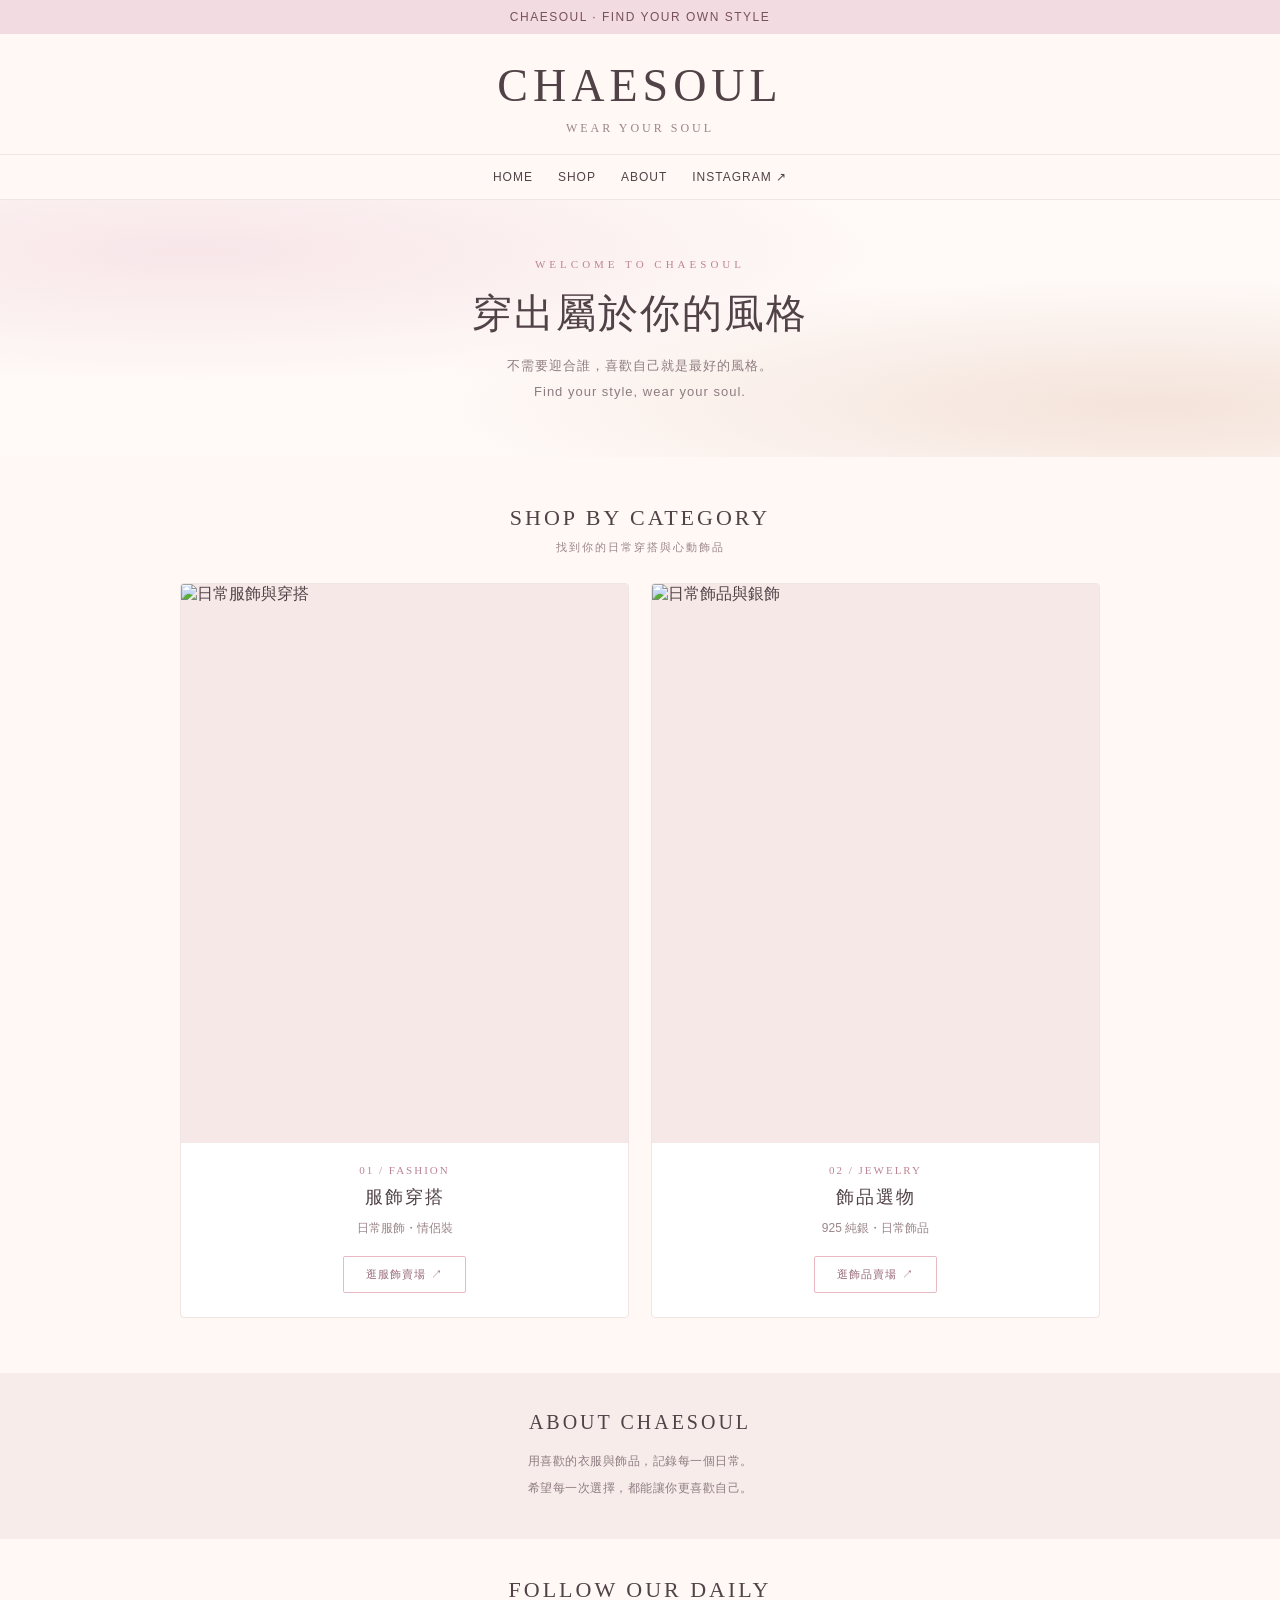
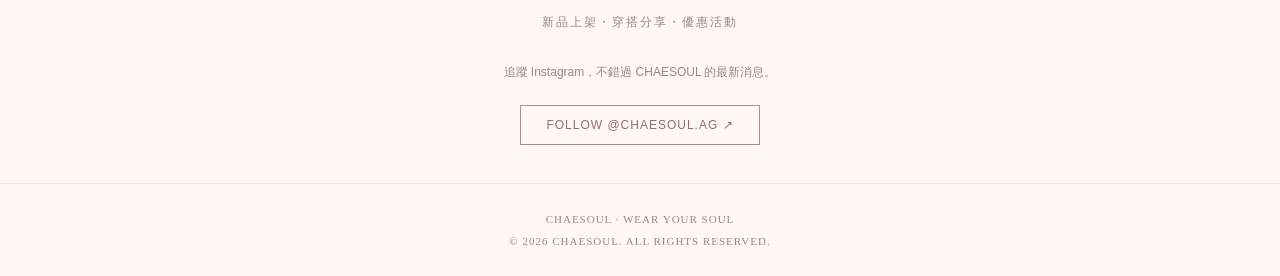
==== index.html @ b7b15a81 "Update index.html" ====
<!DOCTYPE html>
<html lang="zh-Hant">
<head>
  <meta charset="UTF-8">
  <meta name="viewport" content="width=device-width, initial-scale=1.0">
  <meta name="theme-color" content="#fff8f7">
  <meta name="description" content="CHAESOUL｜Wear Your Soul。日常服飾、情侶穿搭與質感飾品。">
  <title>CHAESOUL | Wear Your Soul</title>

  <style>
    :root {
      --pink: #e9b9c4;
      --pink-dark: #bd8495;
      --cream: #fff8f5;
      --text: #514247;
      --muted: #9a858a;
      --white: #ffffff;
    }

    * {
      box-sizing: border-box;
    }

    html {
      scroll-behavior: smooth;
    }

    body {
      margin: 0;
      color: var(--text);
      background: var(--cream);
      font-family: "Noto Sans TC", "PingFang TC",
        "Microsoft JhengHei", sans-serif;
    }

    a {
      color: inherit;
      text-decoration: none;
    }

    .announcement {
      padding: 10px 16px;
      background: #f3dce1;
      color: #76515d;
      text-align: center;
      font-size: 12px;
      letter-spacing: 1.5px;
    }

    header {
      padding: 25px 20px 18px;
      text-align: center;
    }

    .logo {
      margin: 0;
      font-family: Georgia, "Times New Roman", serif;
      font-size: clamp(30px, 6vw, 46px);
      font-weight: normal;
      letter-spacing: 5px;
    }

    .tagline {
      margin: 9px 0 0;
      color: var(--muted);
      font-family: Georgia, serif;
      font-size: 12px;
      letter-spacing: 3px;
    }

    nav {
      display: flex;
      justify-content: center;
      flex-wrap: wrap;
      gap: 25px;
      padding: 15px 12px;
      border-top: 1px solid #f0e4e4;
      border-bottom: 1px solid #f0e4e4;
      font-size: 12px;
      letter-spacing: 1px;
    }

    nav a:hover,
    footer a:hover {
      color: var(--pink-dark);
    }

    .hero {
      padding: 58px 20px 52px;
      text-align: center;
      background:
        radial-gradient(ellipse at 15% 20%, #f8e6e9 0%, transparent 48%),
        radial-gradient(ellipse at 90% 80%, #f4e3da 0%, transparent 45%),
        #fffaf8;
    }

    .hero-label {
      color: var(--pink-dark);
      font-family: Georgia, serif;
      font-size: 11px;
      letter-spacing: 4px;
    }

    .hero h2 {
      margin: 16px 0 12px;
      font-family: Georgia, "Noto Serif TC", serif;
      font-size: clamp(27px, 5vw, 40px);
      font-weight: normal;
      letter-spacing: 2px;
    }

    .hero p {
      margin: 0;
      color: #8e7c81;
      font-size: 13px;
      line-height: 2;
      letter-spacing: 1px;
    }

    .section {
      max-width: 960px;
      margin: 0 auto;
      padding: 48px 20px 55px;
    }

    .section-heading {
      margin-bottom: 28px;
      text-align: center;
    }

    .section-heading h2 {
      margin: 0;
      font-family: Georgia, serif;
      font-size: 22px;
      font-weight: normal;
      letter-spacing: 3px;
    }

    .section-heading p {
      margin: 9px 0 0;
      color: var(--muted);
      font-size: 11px;
      letter-spacing: 2px;
    }

    .categories {
      display: grid;
      grid-template-columns: repeat(2, minmax(0, 1fr));
      gap: 22px;
    }

    .category-card {
      display: block;
      overflow: hidden;
      border: 1px solid #f0e4e4;
      border-radius: 4px;
      background: var(--white);
      transition: transform 0.25s ease, box-shadow 0.25s ease;
    }

    .category-card:hover {
      transform: translateY(-4px);
      box-shadow: 0 10px 28px rgba(150, 105, 120, 0.12);
    }

    .category-image {
      display: block;
      width: 100%;
      aspect-ratio: 4 / 5;
      object-fit: cover;
      background: #f5e8e7;
    }

    .category-info {
      padding: 21px 12px 24px;
      text-align: center;
    }

    .category-number {
      color: var(--pink-dark);
      font-family: Georgia, serif;
      font-size: 11px;
      letter-spacing: 2px;
    }

    .category-info h3 {
      margin: 9px 0;
      font-size: 18px;
      font-weight: normal;
      letter-spacing: 2px;
    }

    .category-info p {
      margin: 0;
      color: var(--muted);
      font-size: 12px;
      line-height: 1.8;
    }

    .shop-link {
      display: inline-block;
      margin-top: 17px;
      padding: 10px 22px;
      border: 1px solid var(--pink);
      border-radius: 2px;
      color: #986a79;
      font-size: 11px;
      letter-spacing: 1px;
    }

    .category-card:hover .shop-link {
      background: var(--pink);
      color: white;
    }

    .about {
      padding: 38px 20px;
      background: #f8eceb;
      text-align: center;
    }

    .about h2 {
      margin: 0 0 14px;
      font-family: Georgia, serif;
      font-size: 20px;
      font-weight: normal;
      letter-spacing: 3px;
    }

    .about p {
      margin: 0;
      color: #8e7c81;
      font-size: 12px;
      line-height: 2.2;
      letter-spacing: 0.5px;
    }

    .social {
      padding: 38px 20px;
      text-align: center;
    }

    .social p {
      color: var(--muted);
      font-size: 12px;
      line-height: 1.8;
    }

    .instagram-button {
      display: inline-block;
      margin-top: 10px;
      padding: 12px 25px;
      border: 1px solid var(--pink-dark);
      color: #986a79;
      font-size: 12px;
      letter-spacing: 1px;
      transition: background 0.2s ease;
    }

    .instagram-button:hover {
      background: #f3dce1;
    }

    footer {
      padding: 24px 15px;
      border-top: 1px solid #f0e4e4;
      color: var(--muted);
      text-align: center;
      font-family: Georgia, serif;
      font-size: 11px;
      letter-spacing: 1px;
      line-height: 2;
    }

    @media (max-width: 520px) {
      .announcement {
        font-size: 10px;
        letter-spacing: 1px;
      }

      nav {
        gap: 17px;
      }

      .hero {
        padding: 45px 18px;
      }

      .section {
        padding: 38px 14px 42px;
      }

      .categories {
        gap: 12px;
      }

      .category-info {
        padding: 17px 6px 20px;
      }

      .category-info h3 {
        font-size: 15px;
        letter-spacing: 1px;
      }

      .category-info p {
        font-size: 11px;
      }

      .shop-link {
        padding: 9px 12px;
        font-size: 10px;
      }
    }
  </style>
</head>

<body>
  <div class="announcement">
    CHAESOUL · FIND YOUR OWN STYLE
  </div>

  <header>
    <h1 class="logo">CHAESOUL</h1>
    <p class="tagline">WEAR YOUR SOUL</p>
  </header>

  <nav>
    <a href="#home">HOME</a>
    <a href="#shop">SHOP</a>
    <a href="#about">ABOUT</a>
    <a href="https://www.instagram.com/chaesoul.ag/"
       target="_blank" rel="noopener noreferrer">INSTAGRAM ↗</a>
  </nav>

  <main>
    <section class="hero" id="home">
      <div class="hero-label">WELCOME TO CHAESOUL</div>
      <h2>穿出屬於你的風格</h2>
      <p>
        不需要迎合誰，喜歡自己就是最好的風格。<br>
        Find your style, wear your soul.
      </p>
    </section>

    <section class="section" id="shop">
      <div class="section-heading">
        <h2>SHOP BY CATEGORY</h2>
        <p>找到你的日常穿搭與心動飾品</p>
      </div>

      <div class="categories">

        <!-- 分類一：服飾穿搭 -->
        <a class="category-card"
           href="https://myship.7-11.com.tw/general/detail/GM2608184838597"
           target="_blank"
           rel="noopener noreferrer"
           aria-label="前往 CHAESOUL 服飾穿搭賣場">

          <img
            class="category-image"
            src="https://images.unsplash.com/photo-1483985988355-763728e1935b?auto=format&fit=crop&w=900&q=85"
            alt="日常服飾與穿搭"
            loading="lazy">

          <div class="category-info">
            <div class="category-number">01 / FASHION</div>
            <h3>服飾穿搭</h3>
            <p>日常服飾・情侶裝</p>
            <span class="shop-link">逛服飾賣場 ↗</span>
          </div>
        </a>

        <!-- 分類二：飾品選物 -->
        <a class="category-card"
           href="https://myship.7-11.com.tw/general/detail/GM2605078930506"
           target="_blank"
           rel="noopener noreferrer"
           aria-label="前往 CHAESOUL 飾品選物賣場">

          <img
            class="category-image"
            src="https://images.unsplash.com/photo-1611652022419-a9419f74343d?auto=format&fit=crop&w=900&q=85"
            alt="日常飾品與銀飾"
            loading="lazy">

          <div class="category-info">
            <div class="category-number">02 / JEWELRY</div>
            <h3>飾品選物</h3>
            <p>925 純銀・日常飾品</p>
            <span class="shop-link">逛飾品賣場 ↗</span>
          </div>
        </a>

      </div>
    </section>

    <section class="about" id="about">
      <h2>ABOUT CHAESOUL</h2>
      <p>
        用喜歡的衣服與飾品，記錄每一個日常。<br>
        希望每一次選擇，都能讓你更喜歡自己。
      </p>
    </section>

    <section class="social">
      <div class="section-heading">
        <h2>FOLLOW OUR DAILY</h2>
        <p>新品上架・穿搭分享・優惠活動</p>
      </div>

      <p>追蹤 Instagram，不錯過 CHAESOUL 的最新消息。</p>

      <a class="instagram-button"
         href="https://www.instagram.com/chaesoul.ag/"
         target="_blank"
         rel="noopener noreferrer">
        FOLLOW @CHAESOUL.AG ↗
      </a>
    </section>
  </main>

  <footer>
    CHAESOUL · WEAR YOUR SOUL<br>
    © 2026 CHAESOUL. ALL RIGHTS RESERVED.
  </footer>
</body>
</html>
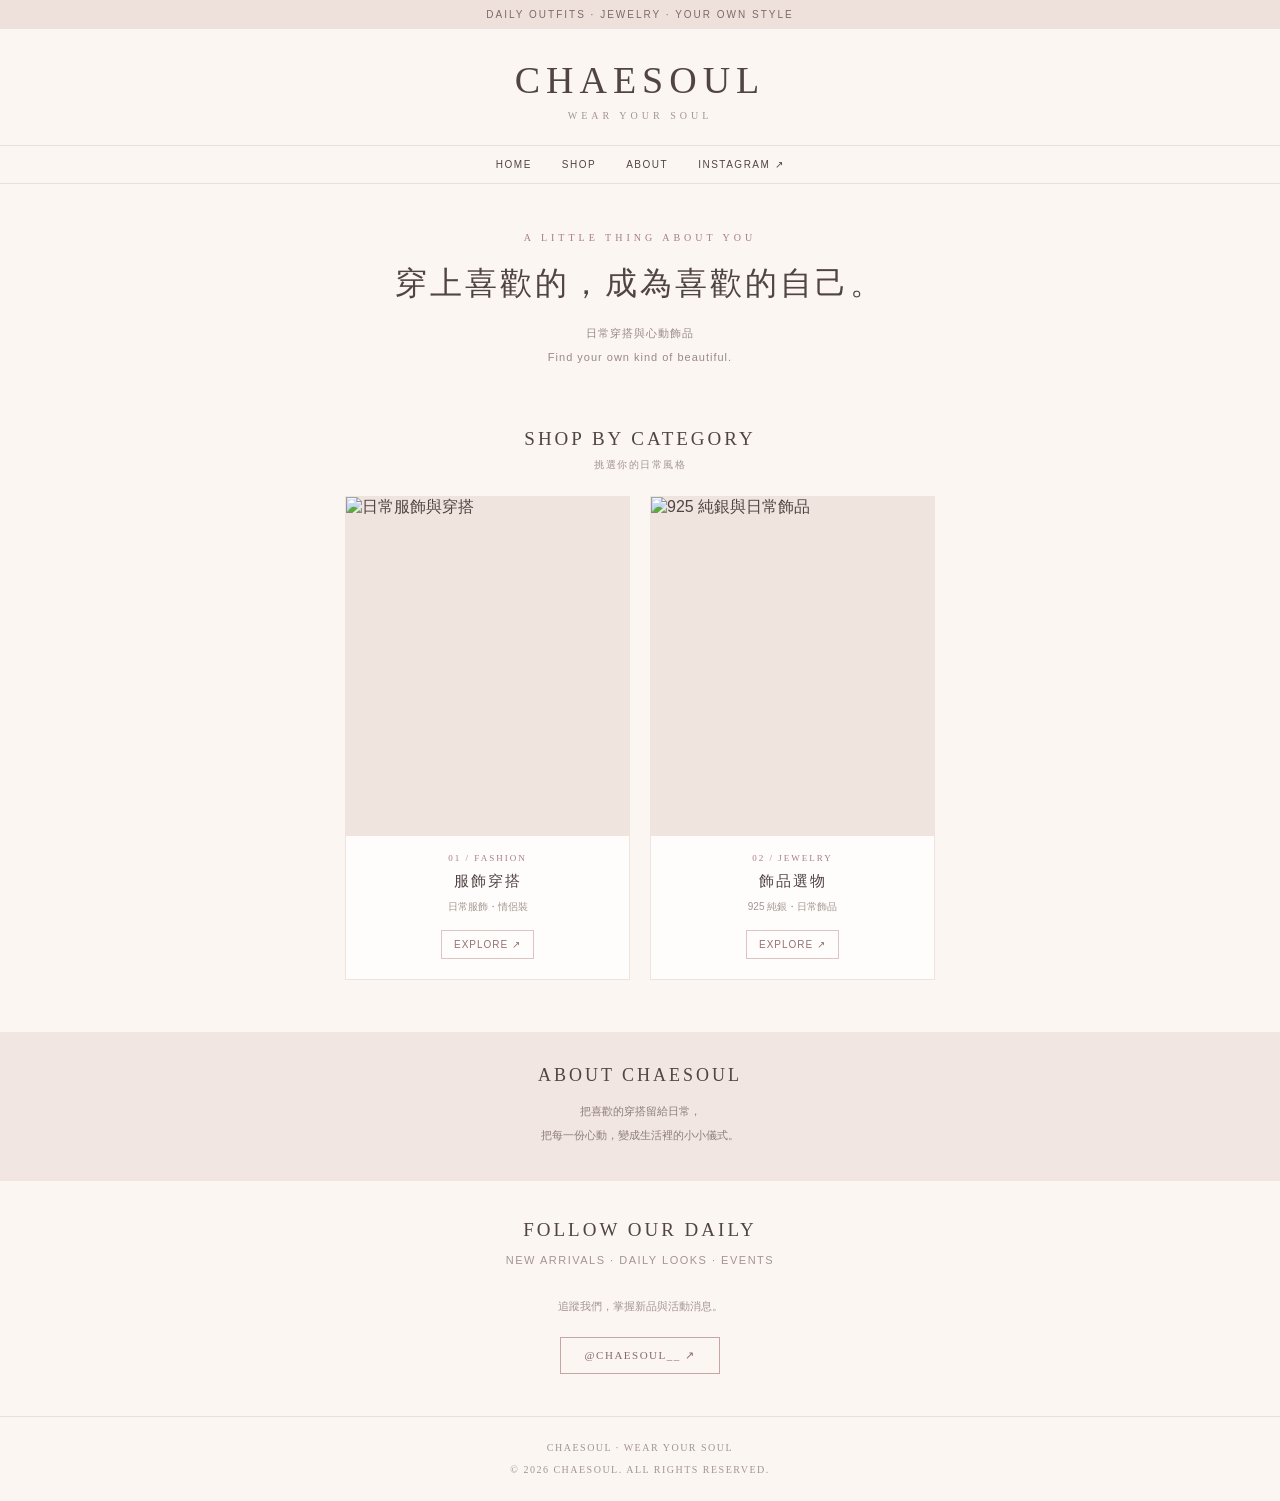
==== commit 816762c7: "Update index.html" ====
--- a/index.html
+++ b/index.html
@@ -4,18 +4,19 @@
 <head>
   <meta charset="UTF-8">
   <meta name="viewport" content="width=device-width, initial-scale=1.0">
-  <meta name="theme-color" content="#fff8f7">
+  <meta name="theme-color" content="#fbf6f2">
   <meta name="description" content="CHAESOUL｜Wear Your Soul。日常服飾、情侶穿搭與質感飾品。">
   <title>CHAESOUL | Wear Your Soul</title>
 
   <style>
     :root {
-      --pink: #e9b9c4;
-      --pink-dark: #bd8495;
-      --cream: #fff8f5;
-      --text: #514247;
-      --muted: #9a858a;
-      --white: #ffffff;
+      --bg: #fbf6f2;
+      --pink: #ead1d1;
+      --rose: #a77e80;
+      --text: #514544;
+      --muted: #a39591;
+      --line: #e9dfd9;
+      --white: #fffdfb;
     }
 
     * {
@@ -28,8 +29,8 @@
 
     body {
       margin: 0;
+      background: var(--bg);
       color: var(--text);
-      background: var(--cream);
       font-family: "Noto Sans TC", "PingFang TC",
         "Microsoft JhengHei", sans-serif;
     }
@@ -39,286 +40,285 @@
       text-decoration: none;
     }
 
-    .announcement {
-      padding: 10px 16px;
-      background: #f3dce1;
-      color: #76515d;
-      text-align: center;
-      font-size: 12px;
-      letter-spacing: 1.5px;
+    .topbar {
+      padding: 9px 12px;
+      background: #eee0db;
+      color: #806969;
+      text-align: center;
+      font-size: 10px;
+      letter-spacing: 2px;
     }
 
     header {
-      padding: 25px 20px 18px;
+      padding: 29px 16px 24px;
       text-align: center;
     }
 
     .logo {
       margin: 0;
       font-family: Georgia, "Times New Roman", serif;
-      font-size: clamp(30px, 6vw, 46px);
-      font-weight: normal;
-      letter-spacing: 5px;
+      font-size: 38px;
+      font-weight: 400;
+      letter-spacing: 6px;
     }
 
     .tagline {
-      margin: 9px 0 0;
+      margin: 8px 0 0;
       color: var(--muted);
       font-family: Georgia, serif;
-      font-size: 12px;
-      letter-spacing: 3px;
+      font-size: 10px;
+      letter-spacing: 4px;
     }
 
     nav {
       display: flex;
       justify-content: center;
       flex-wrap: wrap;
-      gap: 25px;
-      padding: 15px 12px;
-      border-top: 1px solid #f0e4e4;
-      border-bottom: 1px solid #f0e4e4;
-      font-size: 12px;
+      gap: 30px;
+      padding: 13px 12px;
+      border-top: 1px solid var(--line);
+      border-bottom: 1px solid var(--line);
+      font-size: 10px;
+      letter-spacing: 1.5px;
+    }
+
+    nav a:hover {
+      color: var(--rose);
+    }
+
+    .hero {
+      padding: 48px 18px 42px;
+      text-align: center;
+    }
+
+    .hero-label {
+      color: var(--rose);
+      font-family: Georgia, serif;
+      font-size: 10px;
+      letter-spacing: 4px;
+    }
+
+    .hero h2 {
+      margin: 15px 0 12px;
+      font-family: Georgia, "Noto Serif TC", serif;
+      font-size: clamp(23px, 5vw, 32px);
+      font-weight: 400;
+      letter-spacing: 3px;
+      line-height: 1.6;
+    }
+
+    .hero p {
+      margin: 0;
+      color: #998985;
+      font-size: 11px;
+      line-height: 2.2;
       letter-spacing: 1px;
     }
 
-    nav a:hover,
-    footer a:hover {
-      color: var(--pink-dark);
-    }
-
-    .hero {
-      padding: 58px 20px 52px;
-      text-align: center;
-      background:
-        radial-gradient(ellipse at 15% 20%, #f8e6e9 0%, transparent 48%),
-        radial-gradient(ellipse at 90% 80%, #f4e3da 0%, transparent 45%),
-        #fffaf8;
-    }
-
-    .hero-label {
-      color: var(--pink-dark);
-      font-family: Georgia, serif;
-      font-size: 11px;
-      letter-spacing: 4px;
-    }
-
-    .hero h2 {
-      margin: 16px 0 12px;
-      font-family: Georgia, "Noto Serif TC", serif;
-      font-size: clamp(27px, 5vw, 40px);
-      font-weight: normal;
-      letter-spacing: 2px;
-    }
-
-    .hero p {
-      margin: 0;
-      color: #8e7c81;
-      font-size: 13px;
-      line-height: 2;
-      letter-spacing: 1px;
-    }
-
     .section {
-      max-width: 960px;
-      margin: 0 auto;
-      padding: 48px 20px 55px;
+      padding: 16px 20px 52px;
     }
 
     .section-heading {
-      margin-bottom: 28px;
+      margin-bottom: 24px;
       text-align: center;
     }
 
     .section-heading h2 {
       margin: 0;
       font-family: Georgia, serif;
-      font-size: 22px;
-      font-weight: normal;
+      font-size: 19px;
+      font-weight: 400;
       letter-spacing: 3px;
     }
 
     .section-heading p {
-      margin: 9px 0 0;
+      margin: 8px 0 0;
       color: var(--muted);
-      font-size: 11px;
-      letter-spacing: 2px;
+      font-size: 10px;
+      letter-spacing: 1.5px;
     }
 
     .categories {
       display: grid;
       grid-template-columns: repeat(2, minmax(0, 1fr));
-      gap: 22px;
+      gap: 20px;
+      width: 100%;
+      max-width: 590px;
+      margin: 0 auto;
     }
 
     .category-card {
       display: block;
+      min-width: 0;
       overflow: hidden;
-      border: 1px solid #f0e4e4;
-      border-radius: 4px;
       background: var(--white);
-      transition: transform 0.25s ease, box-shadow 0.25s ease;
+      border: 1px solid #eee4df;
+      transition: transform 0.25s ease,
+        box-shadow 0.25s ease;
     }
 
     .category-card:hover {
-      transform: translateY(-4px);
-      box-shadow: 0 10px 28px rgba(150, 105, 120, 0.12);
+      transform: translateY(-3px);
+      box-shadow: 0 8px 22px rgba(150, 105, 120, 0.10);
     }
 
     .category-image {
       display: block;
       width: 100%;
-      aspect-ratio: 4 / 5;
+      aspect-ratio: 4 / 4.8;
       object-fit: cover;
-      background: #f5e8e7;
+      background: #f0e4df;
     }
 
     .category-info {
-      padding: 21px 12px 24px;
+      padding: 17px 7px 20px;
       text-align: center;
     }
 
     .category-number {
-      color: var(--pink-dark);
-      font-family: Georgia, serif;
-      font-size: 11px;
+      color: var(--rose);
+      font-family: Georgia, serif;
+      font-size: 9px;
       letter-spacing: 2px;
     }
 
     .category-info h3 {
-      margin: 9px 0;
-      font-size: 18px;
-      font-weight: normal;
+      margin: 9px 0 7px;
+      font-size: 15px;
+      font-weight: 400;
       letter-spacing: 2px;
     }
 
     .category-info p {
       margin: 0;
       color: var(--muted);
-      font-size: 12px;
+      font-size: 10px;
       line-height: 1.8;
     }
 
     .shop-link {
       display: inline-block;
-      margin-top: 17px;
-      padding: 10px 22px;
-      border: 1px solid var(--pink);
-      border-radius: 2px;
-      color: #986a79;
-      font-size: 11px;
+      margin-top: 14px;
+      padding: 8px 12px;
+      border: 1px solid #ddc3c1;
+      color: #967171;
+      font-size: 10px;
       letter-spacing: 1px;
     }
 
     .category-card:hover .shop-link {
       background: var(--pink);
-      color: white;
     }
 
     .about {
-      padding: 38px 20px;
-      background: #f8eceb;
+      padding: 33px 18px;
+      background: #f1e6e1;
       text-align: center;
     }
 
     .about h2 {
-      margin: 0 0 14px;
-      font-family: Georgia, serif;
-      font-size: 20px;
-      font-weight: normal;
+      margin: 0 0 13px;
+      font-family: Georgia, serif;
+      font-size: 18px;
+      font-weight: 400;
       letter-spacing: 3px;
     }
 
     .about p {
       margin: 0;
-      color: #8e7c81;
-      font-size: 12px;
+      color: #8f7e79;
+      font-size: 11px;
       line-height: 2.2;
-      letter-spacing: 0.5px;
     }
 
     .social {
-      padding: 38px 20px;
+      padding: 38px 18px 42px;
       text-align: center;
     }
 
     .social p {
       color: var(--muted);
-      font-size: 12px;
-      line-height: 1.8;
+      font-size: 11px;
+      line-height: 2;
     }
 
     .instagram-button {
       display: inline-block;
-      margin-top: 10px;
-      padding: 12px 25px;
-      border: 1px solid var(--pink-dark);
-      color: #986a79;
-      font-size: 12px;
-      letter-spacing: 1px;
-      transition: background 0.2s ease;
+      margin-top: 9px;
+      padding: 11px 23px;
+      border: 1px solid #c8a5a3;
+      color: #896868;
+      font-family: Georgia, serif;
+      font-size: 11px;
+      letter-spacing: 1.5px;
     }
 
     .instagram-button:hover {
-      background: #f3dce1;
+      background: var(--pink);
     }
 
     footer {
-      padding: 24px 15px;
-      border-top: 1px solid #f0e4e4;
+      padding: 20px 12px;
+      border-top: 1px solid var(--line);
       color: var(--muted);
       text-align: center;
       font-family: Georgia, serif;
-      font-size: 11px;
-      letter-spacing: 1px;
-      line-height: 2;
-    }
-
-    @media (max-width: 520px) {
-      .announcement {
-        font-size: 10px;
+      font-size: 10px;
+      letter-spacing: 1.5px;
+      line-height: 2.2;
+    }
+
+    @media (max-width: 480px) {
+      header {
+        padding: 25px 12px 20px;
+      }
+
+      .logo {
+        font-size: 32px;
+        letter-spacing: 5px;
+      }
+
+      nav {
+        gap: 21px;
+      }
+
+      .hero {
+        padding: 39px 15px 34px;
+      }
+
+      .section {
+        padding: 12px 23px 42px;
+      }
+
+      .categories {
+        gap: 13px;
+      }
+
+      .category-info {
+        padding: 14px 4px 16px;
+      }
+
+      .category-info h3 {
+        font-size: 13px;
         letter-spacing: 1px;
       }
 
-      nav {
-        gap: 17px;
-      }
-
-      .hero {
-        padding: 45px 18px;
-      }
-
-      .section {
-        padding: 38px 14px 42px;
-      }
-
-      .categories {
-        gap: 12px;
-      }
-
-      .category-info {
-        padding: 17px 6px 20px;
-      }
-
-      .category-info h3 {
-        font-size: 15px;
-        letter-spacing: 1px;
-      }
-
       .category-info p {
-        font-size: 11px;
+        font-size: 9px;
       }
 
       .shop-link {
-        padding: 9px 12px;
-        font-size: 10px;
+        padding: 7px 8px;
+        font-size: 9px;
       }
     }
   </style>
 </head>
 
 <body>
-  <div class="announcement">
-    CHAESOUL · FIND YOUR OWN STYLE
+  <div class="topbar">
+    DAILY OUTFITS · JEWELRY · YOUR OWN STYLE
   </div>
 
   <header>
@@ -330,29 +330,29 @@
     <a href="#home">HOME</a>
     <a href="#shop">SHOP</a>
     <a href="#about">ABOUT</a>
-    <a href="https://www.instagram.com/chaesoul.ag/"
-       target="_blank" rel="noopener noreferrer">INSTAGRAM ↗</a>
+    <a href="https://www.instagram.com/chaesoul__?cplk=MnBjOWMzeGY5eXY%3D&utm_source=qr"
+       target="_blank"
+       rel="noopener noreferrer">INSTAGRAM ↗</a>
   </nav>
 
   <main>
     <section class="hero" id="home">
-      <div class="hero-label">WELCOME TO CHAESOUL</div>
-      <h2>穿出屬於你的風格</h2>
+      <div class="hero-label">A LITTLE THING ABOUT YOU</div>
+      <h2>穿上喜歡的，成為喜歡的自己。</h2>
       <p>
-        不需要迎合誰，喜歡自己就是最好的風格。<br>
-        Find your style, wear your soul.
+        日常穿搭與心動飾品<br>
+        Find your own kind of beautiful.
       </p>
     </section>
 
     <section class="section" id="shop">
       <div class="section-heading">
         <h2>SHOP BY CATEGORY</h2>
-        <p>找到你的日常穿搭與心動飾品</p>
+        <p>挑選你的日常風格</p>
       </div>
 
       <div class="categories">
-
-        <!-- 分類一：服飾穿搭 -->
+        <!-- 服飾穿搭 -->
         <a class="category-card"
            href="https://myship.7-11.com.tw/general/detail/GM2608184838597"
            target="_blank"
@@ -361,7 +361,7 @@
 
           <img
             class="category-image"
-            src="https://images.unsplash.com/photo-1483985988355-763728e1935b?auto=format&fit=crop&w=900&q=85"
+            src="https://images.unsplash.com/photo-1483985988355-763728e1935b?auto=format&fit=crop&w=700&q=85"
             alt="日常服飾與穿搭"
             loading="lazy">
 
@@ -369,11 +369,11 @@
             <div class="category-number">01 / FASHION</div>
             <h3>服飾穿搭</h3>
             <p>日常服飾・情侶裝</p>
-            <span class="shop-link">逛服飾賣場 ↗</span>
+            <span class="shop-link">EXPLORE ↗</span>
           </div>
         </a>
 
-        <!-- 分類二：飾品選物 -->
+        <!-- 飾品選物 -->
         <a class="category-card"
            href="https://myship.7-11.com.tw/general/detail/GM2605078930506"
            target="_blank"
@@ -382,42 +382,41 @@
 
           <img
             class="category-image"
-            src="https://images.unsplash.com/photo-1611652022419-a9419f74343d?auto=format&fit=crop&w=900&q=85"
-            alt="日常飾品與銀飾"
+            src="https://images.unsplash.com/photo-1611652022419-a9419f74343d?auto=format&fit=crop&w=700&q=85"
+            alt="925 純銀與日常飾品"
             loading="lazy">
 
           <div class="category-info">
             <div class="category-number">02 / JEWELRY</div>
             <h3>飾品選物</h3>
             <p>925 純銀・日常飾品</p>
-            <span class="shop-link">逛飾品賣場 ↗</span>
+            <span class="shop-link">EXPLORE ↗</span>
           </div>
         </a>
-
       </div>
     </section>
 
     <section class="about" id="about">
       <h2>ABOUT CHAESOUL</h2>
       <p>
-        用喜歡的衣服與飾品，記錄每一個日常。<br>
-        希望每一次選擇，都能讓你更喜歡自己。
+        把喜歡的穿搭留給日常，<br>
+        把每一份心動，變成生活裡的小小儀式。
       </p>
     </section>
 
     <section class="social">
       <div class="section-heading">
         <h2>FOLLOW OUR DAILY</h2>
-        <p>新品上架・穿搭分享・優惠活動</p>
+        <p>NEW ARRIVALS · DAILY LOOKS · EVENTS</p>
       </div>
 
-      <p>追蹤 Instagram，不錯過 CHAESOUL 的最新消息。</p>
+      <p>追蹤我們，掌握新品與活動消息。</p>
 
       <a class="instagram-button"
-         href="https://www.instagram.com/chaesoul.ag/"
+         href="https://www.instagram.com/chaesoul__?cplk=MnBjOWMzeGY5eXY%3D&utm_source=qr"
          target="_blank"
          rel="noopener noreferrer">
-        FOLLOW @CHAESOUL.AG ↗
+        @CHAESOUL__ ↗
       </a>
     </section>
   </main>
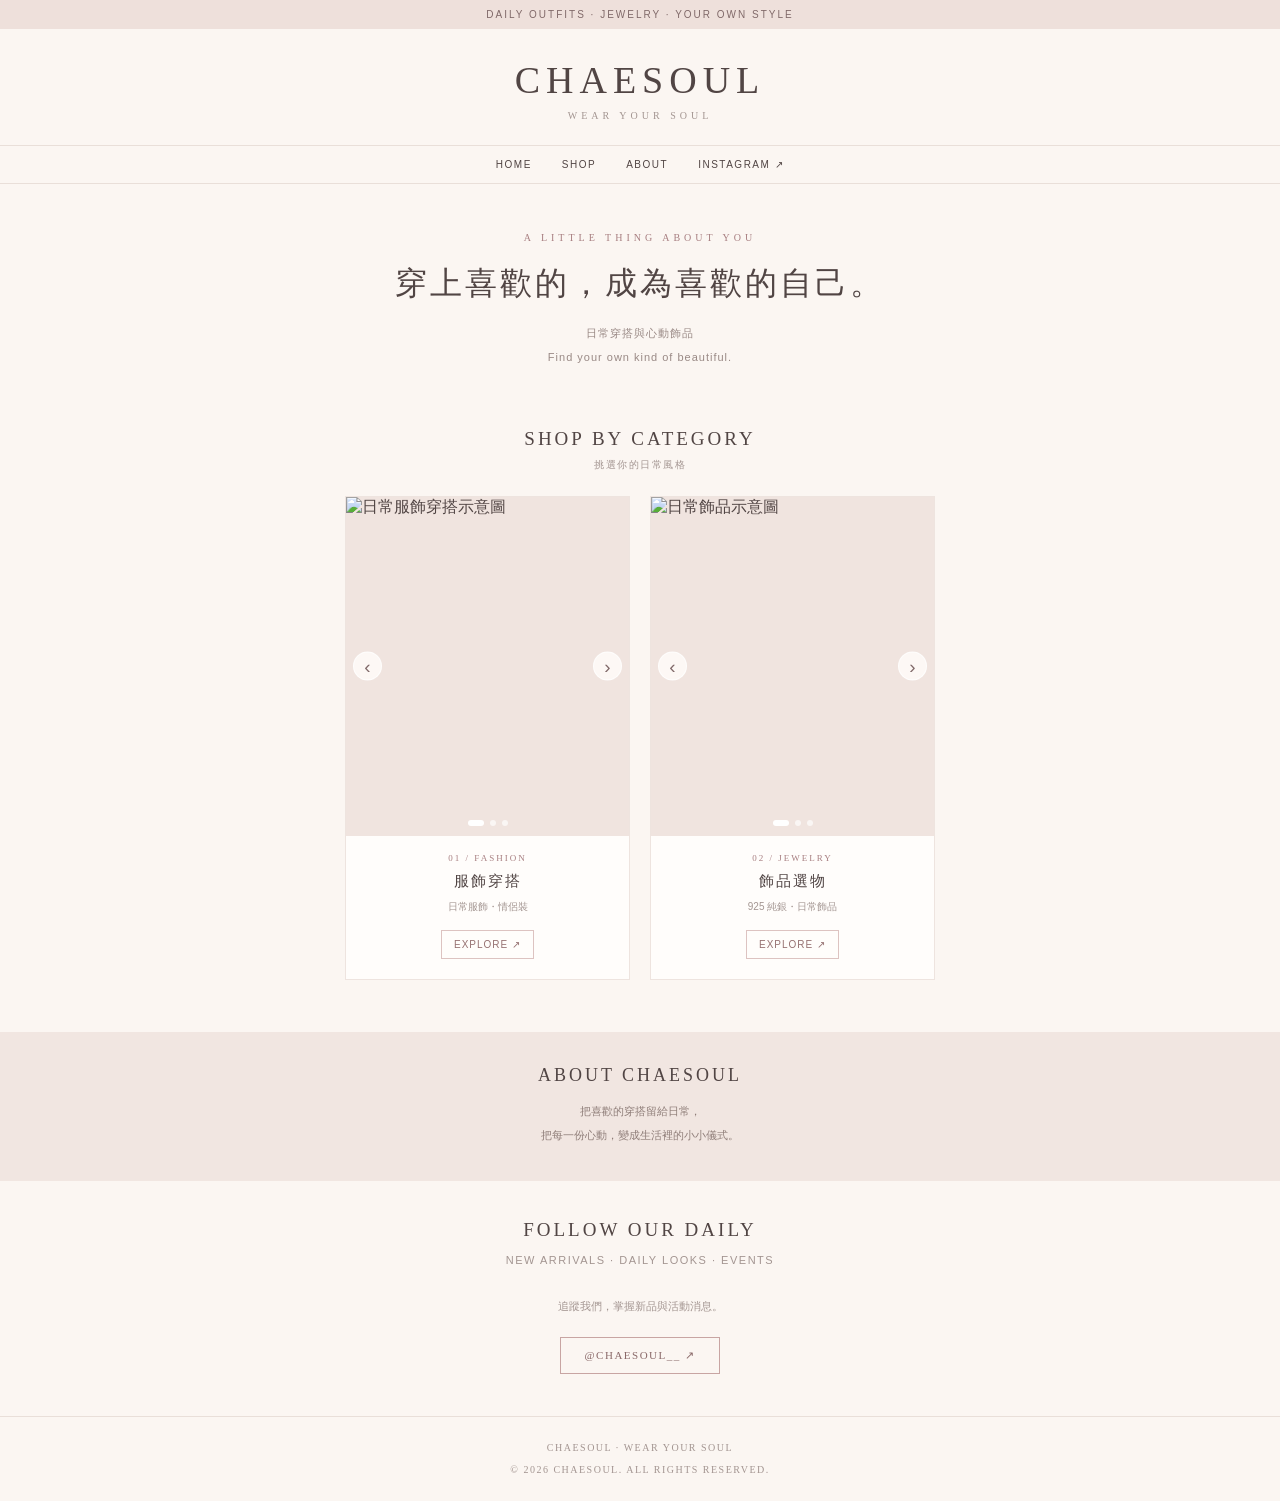
==== commit ad32d359: "Update index.html" ====
--- a/index.html
+++ b/index.html
@@ -19,13 +19,9 @@
       --white: #fffdfb;
     }
 
-    * {
-      box-sizing: border-box;
-    }
-
-    html {
-      scroll-behavior: smooth;
-    }
+    * { box-sizing: border-box; }
+
+    html { scroll-behavior: smooth; }
 
     body {
       margin: 0;
@@ -82,9 +78,7 @@
       letter-spacing: 1.5px;
     }
 
-    nav a:hover {
-      color: var(--rose);
-    }
+    nav a:hover { color: var(--rose); }
 
     .hero {
       padding: 48px 18px 42px;
@@ -115,9 +109,7 @@
       letter-spacing: 1px;
     }
 
-    .section {
-      padding: 16px 20px 52px;
-    }
+    .section { padding: 16px 20px 52px; }
 
     .section-heading {
       margin-bottom: 24px;
@@ -149,26 +141,99 @@
     }
 
     .category-card {
-      display: block;
       min-width: 0;
       overflow: hidden;
       background: var(--white);
       border: 1px solid #eee4df;
-      transition: transform 0.25s ease,
-        box-shadow 0.25s ease;
+      transition: transform .25s ease, box-shadow .25s ease;
     }
 
     .category-card:hover {
       transform: translateY(-3px);
-      box-shadow: 0 8px 22px rgba(150, 105, 120, 0.10);
-    }
-
-    .category-image {
+      box-shadow: 0 8px 22px rgba(150, 105, 120, .10);
+    }
+
+    /* 輪播區 */
+    .carousel {
+      position: relative;
+      overflow: hidden;
+      background: #f0e4df;
+      touch-action: pan-y;
+    }
+
+    .carousel-link {
       display: block;
+      width: 100%;
+    }
+
+    .carousel-image {
+      display: none;
       width: 100%;
       aspect-ratio: 4 / 4.8;
       object-fit: cover;
       background: #f0e4df;
+    }
+
+    .carousel-image.active {
+      display: block;
+      animation: fadeIn .45s ease;
+    }
+
+    @keyframes fadeIn {
+      from { opacity: .55; }
+      to { opacity: 1; }
+    }
+
+    .carousel-arrow {
+      position: absolute;
+      top: 50%;
+      z-index: 2;
+      display: flex;
+      align-items: center;
+      justify-content: center;
+      width: 29px;
+      height: 29px;
+      padding: 0;
+      transform: translateY(-50%);
+      border: 1px solid rgba(255,255,255,.75);
+      border-radius: 50%;
+      background: rgba(255,253,251,.82);
+      color: #806969;
+      font-size: 19px;
+      line-height: 1;
+      cursor: pointer;
+    }
+
+    .carousel-arrow:hover { background: white; }
+    .carousel-arrow.prev { left: 7px; }
+    .carousel-arrow.next { right: 7px; }
+
+    .carousel-dots {
+      position: absolute;
+      bottom: 10px;
+      left: 0;
+      right: 0;
+      z-index: 2;
+      display: flex;
+      justify-content: center;
+      align-items: center;
+      gap: 6px;
+    }
+
+    .carousel-dot {
+      width: 6px;
+      height: 6px;
+      padding: 0;
+      border: none;
+      border-radius: 50%;
+      background: rgba(255,255,255,.65);
+      cursor: pointer;
+    }
+
+    .carousel-dot.active {
+      width: 16px;
+      border-radius: 6px;
+      background: white;
     }
 
     .category-info {
@@ -207,9 +272,7 @@
       letter-spacing: 1px;
     }
 
-    .category-card:hover .shop-link {
-      background: var(--pink);
-    }
+    .shop-link:hover { background: var(--pink); }
 
     .about {
       padding: 33px 18px;
@@ -254,9 +317,7 @@
       letter-spacing: 1.5px;
     }
 
-    .instagram-button:hover {
-      background: var(--pink);
-    }
+    .instagram-button:hover { background: var(--pink); }
 
     footer {
       padding: 20px 12px;
@@ -270,47 +331,43 @@
     }
 
     @media (max-width: 480px) {
-      header {
-        padding: 25px 12px 20px;
-      }
+      header { padding: 25px 12px 20px; }
 
       .logo {
         font-size: 32px;
         letter-spacing: 5px;
       }
 
-      nav {
-        gap: 21px;
-      }
-
-      .hero {
-        padding: 39px 15px 34px;
-      }
-
-      .section {
-        padding: 12px 23px 42px;
-      }
-
-      .categories {
-        gap: 13px;
-      }
-
-      .category-info {
-        padding: 14px 4px 16px;
-      }
+      nav { gap: 21px; }
+      .hero { padding: 39px 15px 34px; }
+      .section { padding: 12px 23px 42px; }
+      .categories { gap: 13px; }
+
+      .category-info { padding: 14px 4px 16px; }
 
       .category-info h3 {
         font-size: 13px;
         letter-spacing: 1px;
       }
 
-      .category-info p {
-        font-size: 9px;
-      }
+      .category-info p { font-size: 9px; }
 
       .shop-link {
         padding: 7px 8px;
         font-size: 9px;
+      }
+
+      .carousel-arrow {
+        width: 26px;
+        height: 26px;
+      }
+    }
+
+    @media (prefers-reduced-motion: reduce) {
+      *, *::before, *::after {
+        scroll-behavior: auto !important;
+        animation-duration: .01ms !important;
+        transition-duration: .01ms !important;
       }
     }
   </style>
@@ -331,8 +388,7 @@
     <a href="#shop">SHOP</a>
     <a href="#about">ABOUT</a>
     <a href="https://www.instagram.com/chaesoul__?cplk=MnBjOWMzeGY5eXY%3D&utm_source=qr"
-       target="_blank"
-       rel="noopener noreferrer">INSTAGRAM ↗</a>
+       target="_blank" rel="noopener noreferrer">INSTAGRAM ↗</a>
   </nav>
 
   <main>
@@ -352,47 +408,85 @@
       </div>
 
       <div class="categories">
-        <!-- 服飾穿搭 -->
-        <a class="category-card"
-           href="https://myship.7-11.com.tw/general/detail/GM2608184838597"
-           target="_blank"
-           rel="noopener noreferrer"
-           aria-label="前往 CHAESOUL 服飾穿搭賣場">
-
-          <img
-            class="category-image"
-            src="https://images.unsplash.com/photo-1483985988355-763728e1935b?auto=format&fit=crop&w=700&q=85"
-            alt="日常服飾與穿搭"
-            loading="lazy">
+
+        <!-- 服飾輪播 -->
+        <div class="category-card">
+          <div class="carousel" data-carousel aria-label="服飾商品圖片輪播">
+            <a class="carousel-link"
+               href="https://myship.7-11.com.tw/general/detail/GM2608184838597"
+               target="_blank" rel="noopener noreferrer"
+               aria-label="前往服飾賣場">
+              <img class="carousel-image active"
+                src="https://images.unsplash.com/photo-1483985988355-763728e1935b?auto=format&fit=crop&w=700&q=85"
+                alt="日常服飾穿搭示意圖">
+
+              <img class="carousel-image"
+                src="https://images.unsplash.com/photo-1485230895905-ec40ba36b9bc?auto=format&fit=crop&w=700&q=85"
+                alt="女性日常穿搭示意圖"
+                loading="lazy">
+
+              <img class="carousel-image"
+                src="https://images.unsplash.com/photo-1485968579580-b6d095142e6e?auto=format&fit=crop&w=700&q=85"
+                alt="時尚服裝示意圖"
+                loading="lazy">
+            </a>
+
+            <button class="carousel-arrow prev" type="button"
+              aria-label="上一張服飾圖片">‹</button>
+            <button class="carousel-arrow next" type="button"
+              aria-label="下一張服飾圖片">›</button>
+            <div class="carousel-dots" aria-label="選擇服飾圖片"></div>
+          </div>
 
           <div class="category-info">
             <div class="category-number">01 / FASHION</div>
             <h3>服飾穿搭</h3>
             <p>日常服飾・情侶裝</p>
-            <span class="shop-link">EXPLORE ↗</span>
+            <a class="shop-link"
+              href="https://myship.7-11.com.tw/general/detail/GM2608184838597"
+              target="_blank" rel="noopener noreferrer">EXPLORE ↗</a>
           </div>
-        </a>
-
-        <!-- 飾品選物 -->
-        <a class="category-card"
-           href="https://myship.7-11.com.tw/general/detail/GM2605078930506"
-           target="_blank"
-           rel="noopener noreferrer"
-           aria-label="前往 CHAESOUL 飾品選物賣場">
-
-          <img
-            class="category-image"
-            src="https://images.unsplash.com/photo-1611652022419-a9419f74343d?auto=format&fit=crop&w=700&q=85"
-            alt="925 純銀與日常飾品"
-            loading="lazy">
+        </div>
+
+        <!-- 飾品輪播 -->
+        <div class="category-card">
+          <div class="carousel" data-carousel aria-label="飾品商品圖片輪播">
+            <a class="carousel-link"
+               href="https://myship.7-11.com.tw/general/detail/GM2605078930506"
+               target="_blank" rel="noopener noreferrer"
+               aria-label="前往飾品賣場">
+              <img class="carousel-image active"
+                src="https://images.unsplash.com/photo-1611652022419-a9419f74343d?auto=format&fit=crop&w=700&q=85"
+                alt="日常飾品示意圖">
+
+              <img class="carousel-image"
+                src="https://images.unsplash.com/photo-1617038220319-276d3cfab638?auto=format&fit=crop&w=700&q=85"
+                alt="金屬飾品示意圖"
+                loading="lazy">
+
+              <img class="carousel-image"
+                src="https://images.unsplash.com/photo-1605100804763-247f67b3557e?auto=format&fit=crop&w=700&q=85"
+                alt="戒指飾品示意圖"
+                loading="lazy">
+            </a>
+
+            <button class="carousel-arrow prev" type="button"
+              aria-label="上一張飾品圖片">‹</button>
+            <button class="carousel-arrow next" type="button"
+              aria-label="下一張飾品圖片">›</button>
+            <div class="carousel-dots" aria-label="選擇飾品圖片"></div>
+          </div>
 
           <div class="category-info">
             <div class="category-number">02 / JEWELRY</div>
             <h3>飾品選物</h3>
             <p>925 純銀・日常飾品</p>
-            <span class="shop-link">EXPLORE ↗</span>
+            <a class="shop-link"
+              href="https://myship.7-11.com.tw/general/detail/GM2605078930506"
+              target="_blank" rel="noopener noreferrer">EXPLORE ↗</a>
           </div>
-        </a>
+        </div>
+
       </div>
     </section>
 
@@ -414,8 +508,7 @@
 
       <a class="instagram-button"
          href="https://www.instagram.com/chaesoul__?cplk=MnBjOWMzeGY5eXY%3D&utm_source=qr"
-         target="_blank"
-         rel="noopener noreferrer">
+         target="_blank" rel="noopener noreferrer">
         @CHAESOUL__ ↗
       </a>
     </section>
@@ -425,5 +518,98 @@
     CHAESOUL · WEAR YOUR SOUL<br>
     © 2026 CHAESOUL. ALL RIGHTS RESERVED.
   </footer>
+
+  <script>
+    document.querySelectorAll("[data-carousel]").forEach((carousel) => {
+      const images = Array.from(
+        carousel.querySelectorAll(".carousel-image")
+      );
+      const dotsContainer = carousel.querySelector(".carousel-dots");
+      const prevButton = carousel.querySelector(".prev");
+      const nextButton = carousel.querySelector(".next");
+
+      let current = 0;
+      let timer;
+      let touchStartX = 0;
+
+      // 建立圖片指示點
+      const dots = images.map((_, index) => {
+        const dot = document.createElement("button");
+        dot.type = "button";
+        dot.className = "carousel-dot";
+        dot.setAttribute("aria-label", `切換至第 ${index + 1} 張圖片`);
+        dot.addEventListener("click", (event) => {
+          event.preventDefault();
+          event.stopPropagation();
+          showImage(index);
+          restartTimer();
+        });
+        dotsContainer.appendChild(dot);
+        return dot;
+      });
+
+      function showImage(index) {
+        current = (index + images.length) % images.length;
+
+        images.forEach((image, i) => {
+          image.classList.toggle("active", i === current);
+        });
+
+        dots.forEach((dot, i) => {
+          dot.classList.toggle("active", i === current);
+          dot.setAttribute("aria-current", i === current ? "true" : "false");
+        });
+      }
+
+      function stopTimer() {
+        if (timer) clearInterval(timer);
+      }
+
+      function startTimer() {
+        stopTimer();
+        timer = setInterval(() => {
+          showImage(current + 1);
+        }, 3000);
+      }
+
+      function restartTimer() {
+        startTimer();
+      }
+
+      prevButton.addEventListener("click", (event) => {
+        event.preventDefault();
+        event.stopPropagation();
+        showImage(current - 1);
+        restartTimer();
+      });
+
+      nextButton.addEventListener("click", (event) => {
+        event.preventDefault();
+        event.stopPropagation();
+        showImage(current + 1);
+        restartTimer();
+      });
+
+      carousel.addEventListener("mouseenter", stopTimer);
+      carousel.addEventListener("mouseleave", startTimer);
+
+      carousel.addEventListener("touchstart", (event) => {
+        touchStartX = event.changedTouches[0].clientX;
+      }, { passive: true });
+
+      carousel.addEventListener("touchend", (event) => {
+        const touchEndX = event.changedTouches[0].clientX;
+        const difference = touchEndX - touchStartX;
+
+        if (Math.abs(difference) > 40) {
+          showImage(current + (difference < 0 ? 1 : -1));
+          restartTimer();
+        }
+      }, { passive: true });
+
+      showImage(0);
+      startTimer();
+    });
+  </script>
 </body>
 </html>
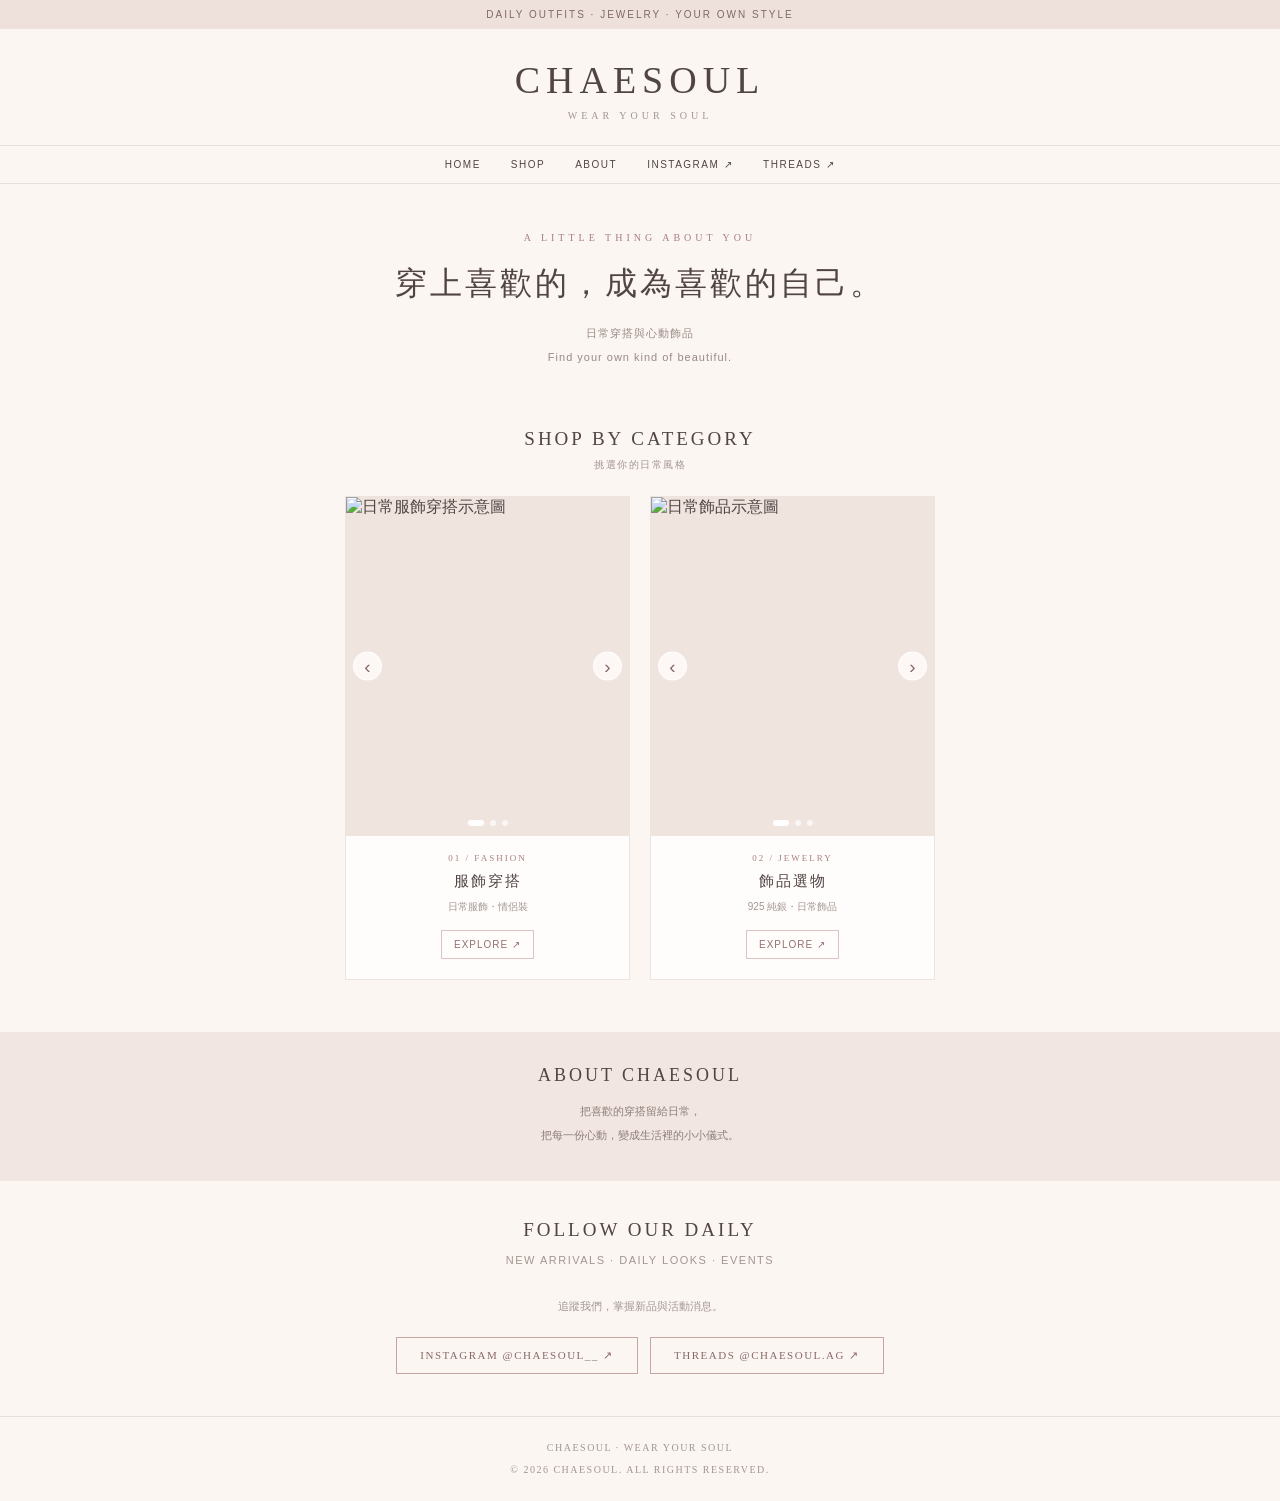
==== commit 382b958a: "Update index.html" ====
--- a/index.html
+++ b/index.html
@@ -153,7 +153,7 @@
       box-shadow: 0 8px 22px rgba(150, 105, 120, .10);
     }
 
-    /* 輪播區 */
+    /* 圖片輪播 */
     .carousel {
       position: relative;
       overflow: hidden;
@@ -306,18 +306,20 @@
       line-height: 2;
     }
 
-    .instagram-button {
+    /* Instagram 與 Threads 共用按鈕風格 */
+    .social-button {
       display: inline-block;
-      margin-top: 9px;
+      margin: 9px 4px 0;
       padding: 11px 23px;
       border: 1px solid #c8a5a3;
       color: #896868;
       font-family: Georgia, serif;
       font-size: 11px;
       letter-spacing: 1.5px;
-    }
-
-    .instagram-button:hover { background: var(--pink); }
+      transition: background .2s ease;
+    }
+
+    .social-button:hover { background: var(--pink); }
 
     footer {
       padding: 20px 12px;
@@ -338,7 +340,7 @@
         letter-spacing: 5px;
       }
 
-      nav { gap: 21px; }
+      nav { gap: 18px; }
       .hero { padding: 39px 15px 34px; }
       .section { padding: 12px 23px 42px; }
       .categories { gap: 13px; }
@@ -360,6 +362,12 @@
       .carousel-arrow {
         width: 26px;
         height: 26px;
+      }
+
+      .social-button {
+        margin: 9px 3px 0;
+        padding: 11px 15px;
+        font-size: 10px;
       }
     }
 
@@ -389,6 +397,8 @@
     <a href="#about">ABOUT</a>
     <a href="https://www.instagram.com/chaesoul__?cplk=MnBjOWMzeGY5eXY%3D&utm_source=qr"
        target="_blank" rel="noopener noreferrer">INSTAGRAM ↗</a>
+    <a href="https://www.threads.com/@chaesoul.ag"
+       target="_blank" rel="noopener noreferrer">THREADS ↗</a>
   </nav>
 
   <main>
@@ -416,6 +426,7 @@
                href="https://myship.7-11.com.tw/general/detail/GM2608184838597"
                target="_blank" rel="noopener noreferrer"
                aria-label="前往服飾賣場">
+
               <img class="carousel-image active"
                 src="https://images.unsplash.com/photo-1483985988355-763728e1935b?auto=format&fit=crop&w=700&q=85"
                 alt="日常服飾穿搭示意圖">
@@ -455,6 +466,7 @@
                href="https://myship.7-11.com.tw/general/detail/GM2605078930506"
                target="_blank" rel="noopener noreferrer"
                aria-label="前往飾品賣場">
+
               <img class="carousel-image active"
                 src="https://images.unsplash.com/photo-1611652022419-a9419f74343d?auto=format&fit=crop&w=700&q=85"
                 alt="日常飾品示意圖">
@@ -506,10 +518,16 @@
 
       <p>追蹤我們，掌握新品與活動消息。</p>
 
-      <a class="instagram-button"
+      <a class="social-button"
          href="https://www.instagram.com/chaesoul__?cplk=MnBjOWMzeGY5eXY%3D&utm_source=qr"
          target="_blank" rel="noopener noreferrer">
-        @CHAESOUL__ ↗
+        INSTAGRAM @CHAESOUL__ ↗
+      </a>
+
+      <a class="social-button"
+         href="https://www.threads.com/@chaesoul.ag"
+         target="_blank" rel="noopener noreferrer">
+        THREADS @CHAESOUL.AG ↗
       </a>
     </section>
   </main>
@@ -538,12 +556,14 @@
         dot.type = "button";
         dot.className = "carousel-dot";
         dot.setAttribute("aria-label", `切換至第 ${index + 1} 張圖片`);
+
         dot.addEventListener("click", (event) => {
           event.preventDefault();
           event.stopPropagation();
           showImage(index);
           restartTimer();
         });
+
         dotsContainer.appendChild(dot);
         return dot;
       });
@@ -557,16 +577,23 @@
 
         dots.forEach((dot, i) => {
           dot.classList.toggle("active", i === current);
-          dot.setAttribute("aria-current", i === current ? "true" : "false");
+          dot.setAttribute(
+            "aria-current",
+            i === current ? "true" : "false"
+          );
         });
       }
 
       function stopTimer() {
-        if (timer) clearInterval(timer);
+        if (timer) {
+          clearInterval(timer);
+          timer = null;
+        }
       }
 
       function startTimer() {
         stopTimer();
+
         timer = setInterval(() => {
           showImage(current + 1);
         }, 3000);
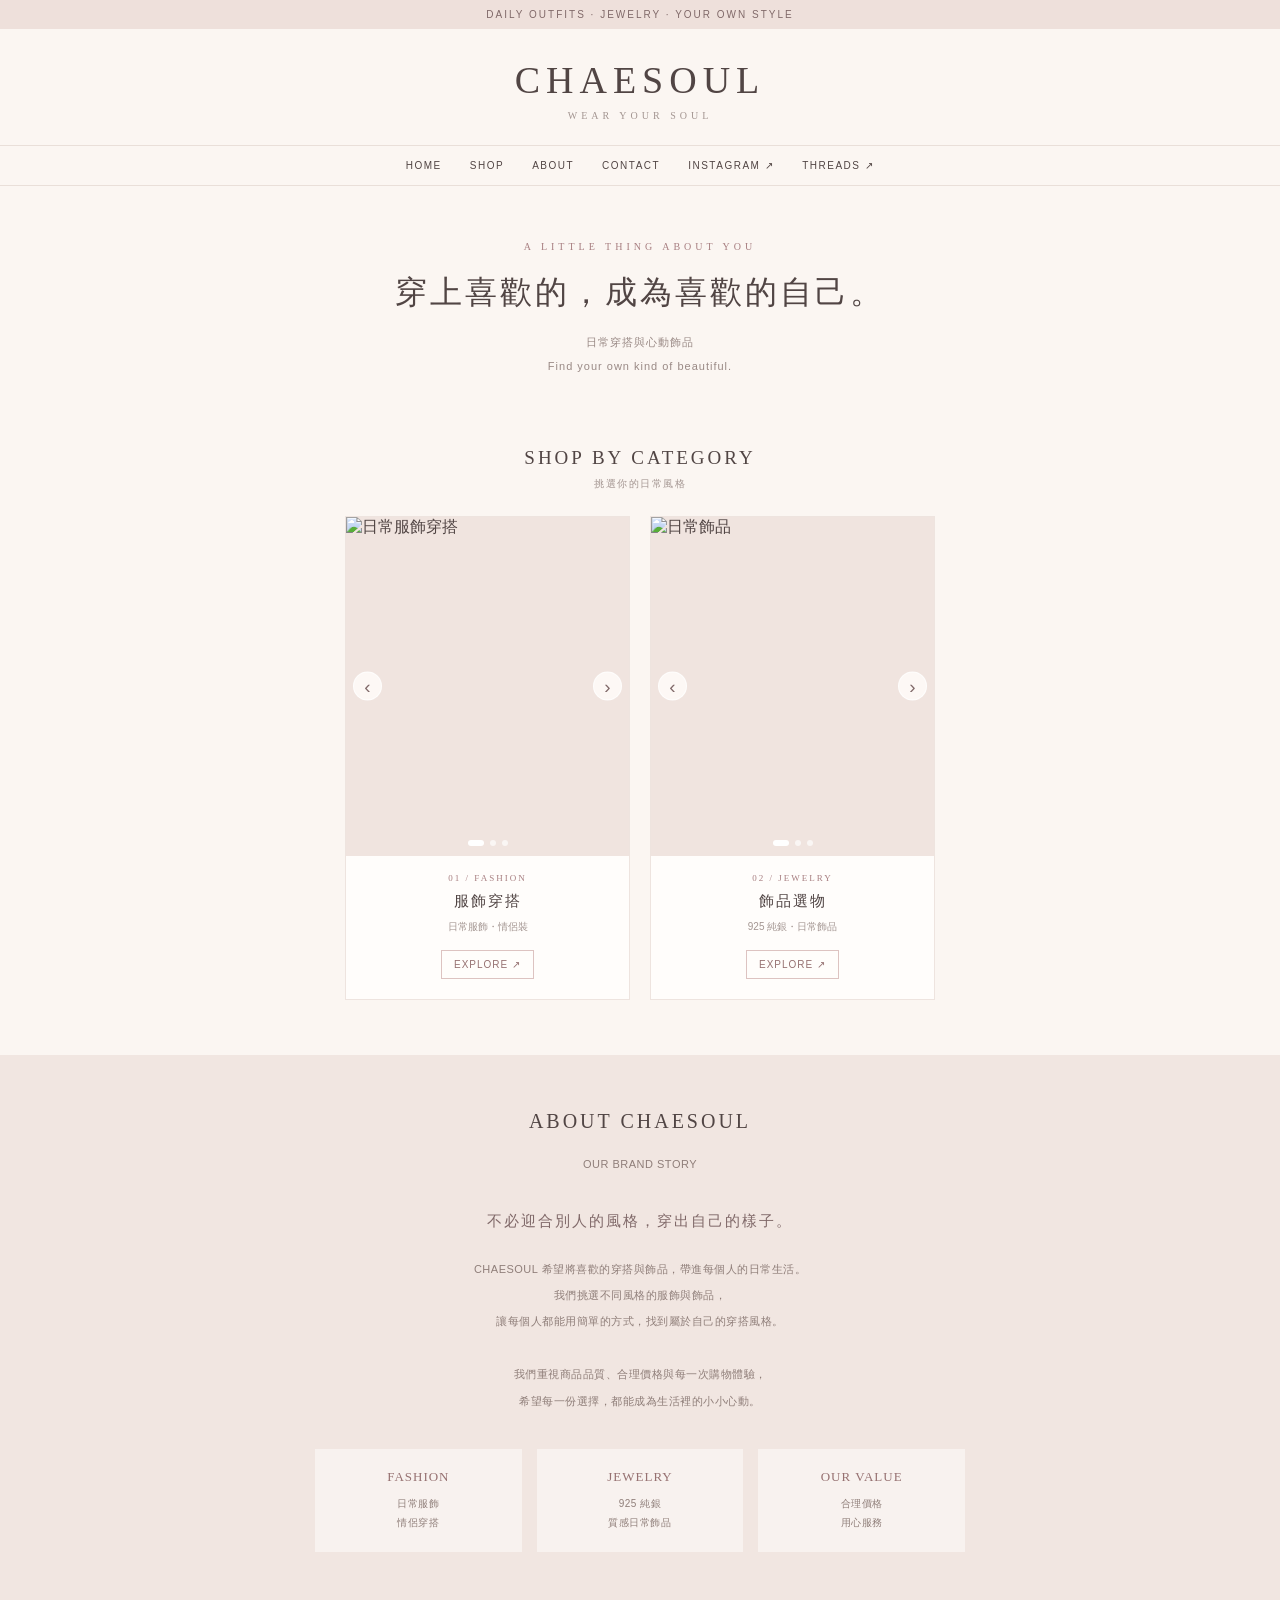
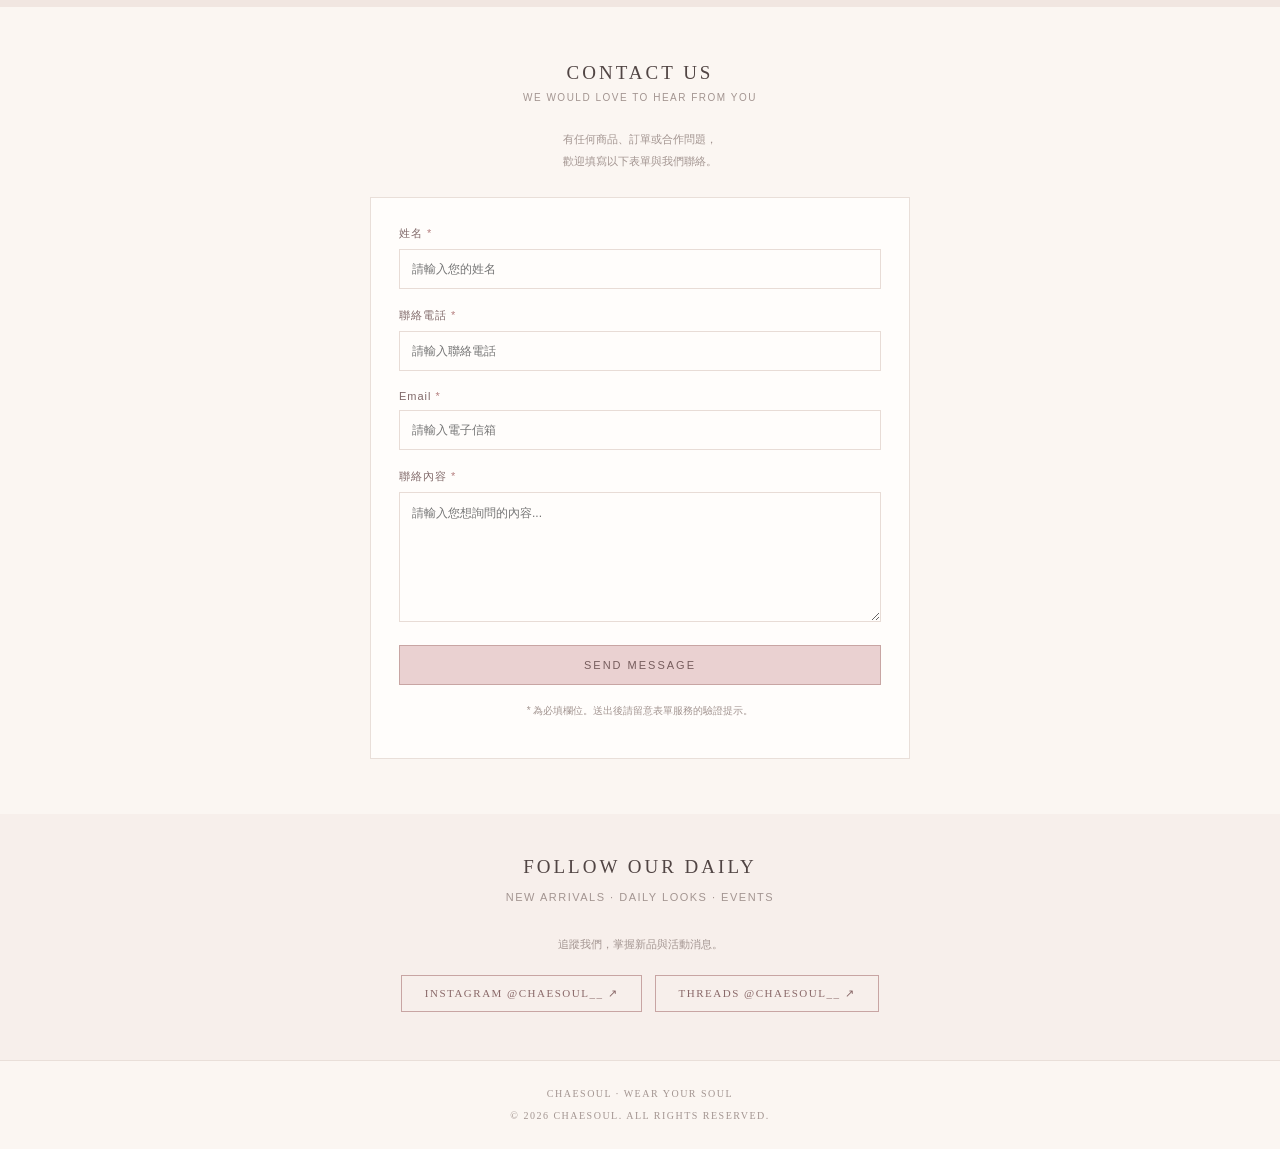
==== commit d1759bc7: "Update index.html" ====
--- a/index.html
+++ b/index.html
@@ -19,9 +19,14 @@
       --white: #fffdfb;
     }
 
-    * { box-sizing: border-box; }
-
-    html { scroll-behavior: smooth; }
+    * {
+      box-sizing: border-box;
+    }
+
+    html {
+      scroll-behavior: smooth;
+      scroll-padding-top: 25px;
+    }
 
     body {
       margin: 0;
@@ -34,6 +39,10 @@
     a {
       color: inherit;
       text-decoration: none;
+    }
+
+    button, input, textarea {
+      font: inherit;
     }
 
     .topbar {
@@ -70,18 +79,24 @@
       display: flex;
       justify-content: center;
       flex-wrap: wrap;
-      gap: 30px;
-      padding: 13px 12px;
+      gap: 28px;
+      padding: 14px 12px;
       border-top: 1px solid var(--line);
       border-bottom: 1px solid var(--line);
       font-size: 10px;
       letter-spacing: 1.5px;
     }
 
-    nav a:hover { color: var(--rose); }
+    nav a {
+      transition: color .2s;
+    }
+
+    nav a:hover {
+      color: var(--rose);
+    }
 
     .hero {
-      padding: 48px 18px 42px;
+      padding: 55px 18px 48px;
       text-align: center;
     }
 
@@ -109,10 +124,12 @@
       letter-spacing: 1px;
     }
 
-    .section { padding: 16px 20px 52px; }
+    .section {
+      padding: 20px 20px 55px;
+    }
 
     .section-heading {
-      margin-bottom: 24px;
+      margin-bottom: 25px;
       text-align: center;
     }
 
@@ -130,6 +147,8 @@
       font-size: 10px;
       letter-spacing: 1.5px;
     }
+
+    /* 商品分類 */
 
     .categories {
       display: grid;
@@ -145,7 +164,7 @@
       overflow: hidden;
       background: var(--white);
       border: 1px solid #eee4df;
-      transition: transform .25s ease, box-shadow .25s ease;
+      transition: transform .25s, box-shadow .25s;
     }
 
     .category-card:hover {
@@ -154,6 +173,7 @@
     }
 
     /* 圖片輪播 */
+
     .carousel {
       position: relative;
       overflow: hidden;
@@ -200,11 +220,9 @@
       background: rgba(255,253,251,.82);
       color: #806969;
       font-size: 19px;
-      line-height: 1;
       cursor: pointer;
     }
 
-    .carousel-arrow:hover { background: white; }
     .carousel-arrow.prev { left: 7px; }
     .carousel-arrow.next { right: 7px; }
 
@@ -216,7 +234,6 @@
       z-index: 2;
       display: flex;
       justify-content: center;
-      align-items: center;
       gap: 6px;
     }
 
@@ -272,32 +289,167 @@
       letter-spacing: 1px;
     }
 
-    .shop-link:hover { background: var(--pink); }
+    .shop-link:hover {
+      background: var(--pink);
+    }
+
+    /* 品牌介紹 */
 
     .about {
-      padding: 33px 18px;
+      padding: 55px 20px;
       background: #f1e6e1;
       text-align: center;
     }
 
+    .about-content {
+      max-width: 680px;
+      margin: auto;
+    }
+
     .about h2 {
-      margin: 0 0 13px;
+      margin: 0 0 18px;
       font-family: Georgia, serif;
-      font-size: 18px;
+      font-size: 20px;
       font-weight: 400;
       letter-spacing: 3px;
+    }
+
+    .about .about-lead {
+      margin: 0 0 17px;
+      color: #806969;
+      font-size: 15px;
+      letter-spacing: 2px;
     }
 
     .about p {
       margin: 0;
       color: #8f7e79;
       font-size: 11px;
-      line-height: 2.2;
-    }
+      line-height: 2.4;
+      letter-spacing: .5px;
+    }
+
+    .about-details {
+      display: grid;
+      grid-template-columns: repeat(3, 1fr);
+      gap: 15px;
+      max-width: 650px;
+      margin: 35px auto 0;
+    }
+
+    .about-item {
+      padding: 20px 10px;
+      background: rgba(255,253,251,.55);
+    }
+
+    .about-item h3 {
+      margin: 0 0 9px;
+      color: #967171;
+      font-family: Georgia, serif;
+      font-size: 13px;
+      font-weight: 400;
+      letter-spacing: 1px;
+    }
+
+    .about-item p {
+      font-size: 10px;
+      line-height: 1.9;
+    }
+
+    /* 聯絡我們 */
+
+    .contact {
+      padding: 55px 20px;
+    }
+
+    .contact-container {
+      max-width: 540px;
+      margin: auto;
+    }
+
+    .contact-intro {
+      margin: 0 0 25px;
+      color: var(--muted);
+      text-align: center;
+      font-size: 11px;
+      line-height: 2;
+    }
+
+    .contact-form {
+      padding: 28px;
+      background: var(--white);
+      border: 1px solid var(--line);
+    }
+
+    .form-group {
+      margin-bottom: 19px;
+    }
+
+    .form-group label {
+      display: block;
+      margin-bottom: 8px;
+      color: #806969;
+      font-size: 11px;
+      letter-spacing: 1px;
+    }
+
+    .form-group input,
+    .form-group textarea {
+      width: 100%;
+      padding: 12px;
+      border: 1px solid #e8dcd6;
+      border-radius: 0;
+      outline: none;
+      background: #fffdfb;
+      color: var(--text);
+      font-size: 12px;
+    }
+
+    .form-group input:focus,
+    .form-group textarea:focus {
+      border-color: #c8a5a3;
+    }
+
+    .form-group textarea {
+      min-height: 130px;
+      resize: vertical;
+    }
+
+    .required {
+      color: #b47d7d;
+    }
+
+    .submit-button {
+      display: block;
+      width: 100%;
+      padding: 13px;
+      border: 1px solid #c8a5a3;
+      background: #ead1d1;
+      color: #765d5d;
+      font-size: 11px;
+      letter-spacing: 2px;
+      cursor: pointer;
+      transition: background .2s;
+    }
+
+    .submit-button:hover {
+      background: #dfbfc0;
+    }
+
+    .contact-note {
+      margin-top: 17px;
+      color: var(--muted);
+      text-align: center;
+      font-size: 10px;
+      line-height: 1.8;
+    }
+
+    /* 社群 */
 
     .social {
-      padding: 38px 18px 42px;
+      padding: 42px 18px 48px;
       text-align: center;
+      background: #f7efeb;
     }
 
     .social p {
@@ -306,7 +458,6 @@
       line-height: 2;
     }
 
-    /* Instagram 與 Threads 共用按鈕風格 */
     .social-button {
       display: inline-block;
       margin: 9px 4px 0;
@@ -316,13 +467,15 @@
       font-family: Georgia, serif;
       font-size: 11px;
       letter-spacing: 1.5px;
-      transition: background .2s ease;
-    }
-
-    .social-button:hover { background: var(--pink); }
+      transition: background .2s;
+    }
+
+    .social-button:hover {
+      background: var(--pink);
+    }
 
     footer {
-      padding: 20px 12px;
+      padding: 22px 12px;
       border-top: 1px solid var(--line);
       color: var(--muted);
       text-align: center;
@@ -332,36 +485,60 @@
       line-height: 2.2;
     }
 
+    /* 手機版 */
+
     @media (max-width: 480px) {
-      header { padding: 25px 12px 20px; }
+      header {
+        padding: 25px 12px 20px;
+      }
 
       .logo {
         font-size: 32px;
         letter-spacing: 5px;
       }
 
-      nav { gap: 18px; }
-      .hero { padding: 39px 15px 34px; }
-      .section { padding: 12px 23px 42px; }
-      .categories { gap: 13px; }
-
-      .category-info { padding: 14px 4px 16px; }
+      nav {
+        gap: 16px;
+        font-size: 9px;
+      }
+
+      .hero {
+        padding: 39px 15px 34px;
+      }
+
+      .section {
+        padding: 12px 18px 42px;
+      }
+
+      .categories {
+        gap: 13px;
+      }
+
+      .category-info {
+        padding: 14px 4px 16px;
+      }
 
       .category-info h3 {
         font-size: 13px;
         letter-spacing: 1px;
       }
 
-      .category-info p { font-size: 9px; }
+      .category-info p {
+        font-size: 9px;
+      }
 
       .shop-link {
         padding: 7px 8px;
         font-size: 9px;
       }
 
-      .carousel-arrow {
-        width: 26px;
-        height: 26px;
+      .about-details {
+        grid-template-columns: 1fr;
+        gap: 10px;
+      }
+
+      .contact-form {
+        padding: 20px 16px;
       }
 
       .social-button {
@@ -382,6 +559,7 @@
 </head>
 
 <body>
+
   <div class="topbar">
     DAILY OUTFITS · JEWELRY · YOUR OWN STYLE
   </div>
@@ -391,17 +569,21 @@
     <p class="tagline">WEAR YOUR SOUL</p>
   </header>
 
+  <!-- 導覽列 -->
   <nav>
     <a href="#home">HOME</a>
     <a href="#shop">SHOP</a>
     <a href="#about">ABOUT</a>
-    <a href="https://www.instagram.com/chaesoul__?cplk=MnBjOWMzeGY5eXY%3D&utm_source=qr"
+    <a href="#contact">CONTACT</a>
+    <a href="https://www.instagram.com/chaesoul__/"
        target="_blank" rel="noopener noreferrer">INSTAGRAM ↗</a>
-    <a href="https://www.threads.com/@chaesoul.ag"
+    <a href="https://www.threads.com/@chaesoul__"
        target="_blank" rel="noopener noreferrer">THREADS ↗</a>
   </nav>
 
   <main>
+
+    <!-- 首頁 -->
     <section class="hero" id="home">
       <div class="hero-label">A LITTLE THING ABOUT YOU</div>
       <h2>穿上喜歡的，成為喜歡的自己。</h2>
@@ -411,6 +593,7 @@
       </p>
     </section>
 
+    <!-- 商品分類 -->
     <section class="section" id="shop">
       <div class="section-heading">
         <h2>SHOP BY CATEGORY</h2>
@@ -419,9 +602,9 @@
 
       <div class="categories">
 
-        <!-- 服飾輪播 -->
+        <!-- 服飾 -->
         <div class="category-card">
-          <div class="carousel" data-carousel aria-label="服飾商品圖片輪播">
+          <div class="carousel" data-carousel>
             <a class="carousel-link"
                href="https://myship.7-11.com.tw/general/detail/GM2608184838597"
                target="_blank" rel="noopener noreferrer"
@@ -429,24 +612,26 @@
 
               <img class="carousel-image active"
                 src="https://images.unsplash.com/photo-1483985988355-763728e1935b?auto=format&fit=crop&w=700&q=85"
-                alt="日常服飾穿搭示意圖">
+                alt="日常服飾穿搭">
 
               <img class="carousel-image"
                 src="https://images.unsplash.com/photo-1485230895905-ec40ba36b9bc?auto=format&fit=crop&w=700&q=85"
-                alt="女性日常穿搭示意圖"
+                alt="女性日常穿搭"
                 loading="lazy">
 
               <img class="carousel-image"
                 src="https://images.unsplash.com/photo-1485968579580-b6d095142e6e?auto=format&fit=crop&w=700&q=85"
-                alt="時尚服裝示意圖"
+                alt="時尚服裝"
                 loading="lazy">
             </a>
 
             <button class="carousel-arrow prev" type="button"
               aria-label="上一張服飾圖片">‹</button>
+
             <button class="carousel-arrow next" type="button"
               aria-label="下一張服飾圖片">›</button>
-            <div class="carousel-dots" aria-label="選擇服飾圖片"></div>
+
+            <div class="carousel-dots"></div>
           </div>
 
           <div class="category-info">
@@ -455,13 +640,15 @@
             <p>日常服飾・情侶裝</p>
             <a class="shop-link"
               href="https://myship.7-11.com.tw/general/detail/GM2608184838597"
-              target="_blank" rel="noopener noreferrer">EXPLORE ↗</a>
+              target="_blank" rel="noopener noreferrer">
+              EXPLORE ↗
+            </a>
           </div>
         </div>
 
-        <!-- 飾品輪播 -->
+        <!-- 飾品 -->
         <div class="category-card">
-          <div class="carousel" data-carousel aria-label="飾品商品圖片輪播">
+          <div class="carousel" data-carousel>
             <a class="carousel-link"
                href="https://myship.7-11.com.tw/general/detail/GM2605078930506"
                target="_blank" rel="noopener noreferrer"
@@ -469,24 +656,26 @@
 
               <img class="carousel-image active"
                 src="https://images.unsplash.com/photo-1611652022419-a9419f74343d?auto=format&fit=crop&w=700&q=85"
-                alt="日常飾品示意圖">
+                alt="日常飾品">
 
               <img class="carousel-image"
                 src="https://images.unsplash.com/photo-1617038220319-276d3cfab638?auto=format&fit=crop&w=700&q=85"
-                alt="金屬飾品示意圖"
+                alt="金屬飾品"
                 loading="lazy">
 
               <img class="carousel-image"
                 src="https://images.unsplash.com/photo-1605100804763-247f67b3557e?auto=format&fit=crop&w=700&q=85"
-                alt="戒指飾品示意圖"
+                alt="戒指飾品"
                 loading="lazy">
             </a>
 
             <button class="carousel-arrow prev" type="button"
               aria-label="上一張飾品圖片">‹</button>
+
             <button class="carousel-arrow next" type="button"
               aria-label="下一張飾品圖片">›</button>
-            <div class="carousel-dots" aria-label="選擇飾品圖片"></div>
+
+            <div class="carousel-dots"></div>
           </div>
 
           <div class="category-info">
@@ -495,21 +684,146 @@
             <p>925 純銀・日常飾品</p>
             <a class="shop-link"
               href="https://myship.7-11.com.tw/general/detail/GM2605078930506"
-              target="_blank" rel="noopener noreferrer">EXPLORE ↗</a>
+              target="_blank" rel="noopener noreferrer">
+              EXPLORE ↗
+            </a>
           </div>
         </div>
 
       </div>
     </section>
 
+    <!-- 品牌介紹 -->
     <section class="about" id="about">
-      <h2>ABOUT CHAESOUL</h2>
-      <p>
-        把喜歡的穿搭留給日常，<br>
-        把每一份心動，變成生活裡的小小儀式。
-      </p>
+      <div class="about-content">
+        <div class="section-heading">
+          <h2>ABOUT CHAESOUL</h2>
+          <p>OUR BRAND STORY</p>
+        </div>
+
+        <p class="about-lead">
+          不必迎合別人的風格，穿出自己的樣子。
+        </p>
+
+        <p>
+          CHAESOUL 希望將喜歡的穿搭與飾品，帶進每個人的日常生活。<br>
+          我們挑選不同風格的服飾與飾品，<br>
+          讓每個人都能用簡單的方式，找到屬於自己的穿搭風格。<br>
+          <br>
+          我們重視商品品質、合理價格與每一次購物體驗，<br>
+          希望每一份選擇，都能成為生活裡的小小心動。
+        </p>
+      </div>
+
+      <div class="about-details">
+        <div class="about-item">
+          <h3>FASHION</h3>
+          <p>日常服飾<br>情侶穿搭</p>
+        </div>
+
+        <div class="about-item">
+          <h3>JEWELRY</h3>
+          <p>925 純銀<br>質感日常飾品</p>
+        </div>
+
+        <div class="about-item">
+          <h3>OUR VALUE</h3>
+          <p>合理價格<br>用心服務</p>
+        </div>
+      </div>
     </section>
 
+    <!-- 聯絡我們 -->
+    <section class="contact" id="contact">
+      <div class="contact-container">
+
+        <div class="section-heading">
+          <h2>CONTACT US</h2>
+          <p>WE WOULD LOVE TO HEAR FROM YOU</p>
+        </div>
+
+        <p class="contact-intro">
+          有任何商品、訂單或合作問題，<br>
+          歡迎填寫以下表單與我們聯絡。
+        </p>
+
+        <!-- FormSubmit 寄信表單 -->
+        <form class="contact-form"
+          action="https://formsubmit.co/doratsai0711@gmail.com"
+          method="POST">
+
+          <input type="hidden" name="_subject"
+            value="CHAESOUL 官網聯絡表單">
+
+          <input type="hidden" name="_template"
+            value="table">
+
+          <input type="hidden" name="_captcha"
+            value="true">
+
+          <div class="form-group">
+            <label for="name">
+              姓名 <span class="required">*</span>
+            </label>
+            <input
+              type="text"
+              id="name"
+              name="姓名"
+              placeholder="請輸入您的姓名"
+              autocomplete="name"
+              required>
+          </div>
+
+          <div class="form-group">
+            <label for="phone">
+              聯絡電話 <span class="required">*</span>
+            </label>
+            <input
+              type="tel"
+              id="phone"
+              name="電話"
+              placeholder="請輸入聯絡電話"
+              autocomplete="tel"
+              required>
+          </div>
+
+          <div class="form-group">
+            <label for="email">
+              Email <span class="required">*</span>
+            </label>
+            <input
+              type="email"
+              id="email"
+              name="Email"
+              placeholder="請輸入電子信箱"
+              autocomplete="email"
+              required>
+          </div>
+
+          <div class="form-group">
+            <label for="message">
+              聯絡內容 <span class="required">*</span>
+            </label>
+            <textarea
+              id="message"
+              name="聯絡內容"
+              placeholder="請輸入您想詢問的內容..."
+              required></textarea>
+          </div>
+
+          <button class="submit-button" type="submit">
+            SEND MESSAGE
+          </button>
+
+          <p class="contact-note">
+            * 為必填欄位。送出後請留意表單服務的驗證提示。
+          </p>
+
+        </form>
+      </div>
+    </section>
+
+    <!-- 社群連結 -->
     <section class="social">
       <div class="section-heading">
         <h2>FOLLOW OUR DAILY</h2>
@@ -519,17 +833,18 @@
       <p>追蹤我們，掌握新品與活動消息。</p>
 
       <a class="social-button"
-         href="https://www.instagram.com/chaesoul__?cplk=MnBjOWMzeGY5eXY%3D&utm_source=qr"
-         target="_blank" rel="noopener noreferrer">
+        href="https://www.instagram.com/chaesoul__/"
+        target="_blank" rel="noopener noreferrer">
         INSTAGRAM @CHAESOUL__ ↗
       </a>
 
       <a class="social-button"
-         href="https://www.threads.com/@chaesoul.ag"
-         target="_blank" rel="noopener noreferrer">
-        THREADS @CHAESOUL.AG ↗
+        href="https://www.threads.com/@chaesoul__"
+        target="_blank" rel="noopener noreferrer">
+        THREADS @CHAESOUL__ ↗
       </a>
     </section>
+
   </main>
 
   <footer>
@@ -537,31 +852,38 @@
     © 2026 CHAESOUL. ALL RIGHTS RESERVED.
   </footer>
 
+  <!-- 圖片輪播功能 -->
   <script>
     document.querySelectorAll("[data-carousel]").forEach((carousel) => {
+
       const images = Array.from(
         carousel.querySelectorAll(".carousel-image")
       );
+
       const dotsContainer = carousel.querySelector(".carousel-dots");
       const prevButton = carousel.querySelector(".prev");
       const nextButton = carousel.querySelector(".next");
 
       let current = 0;
-      let timer;
+      let timer = null;
       let touchStartX = 0;
 
       // 建立圖片指示點
       const dots = images.map((_, index) => {
         const dot = document.createElement("button");
+
         dot.type = "button";
         dot.className = "carousel-dot";
-        dot.setAttribute("aria-label", `切換至第 ${index + 1} 張圖片`);
+        dot.setAttribute(
+          "aria-label",
+          `切換至第 ${index + 1} 張圖片`
+        );
 
         dot.addEventListener("click", (event) => {
           event.preventDefault();
           event.stopPropagation();
           showImage(index);
-          restartTimer();
+          startTimer();
         });
 
         dotsContainer.appendChild(dot);
@@ -569,6 +891,7 @@
       });
 
       function showImage(index) {
+
         current = (index + images.length) % images.length;
 
         images.forEach((image, i) => {
@@ -599,27 +922,24 @@
         }, 3000);
       }
 
-      function restartTimer() {
-        startTimer();
-      }
-
       prevButton.addEventListener("click", (event) => {
         event.preventDefault();
         event.stopPropagation();
         showImage(current - 1);
-        restartTimer();
+        startTimer();
       });
 
       nextButton.addEventListener("click", (event) => {
         event.preventDefault();
         event.stopPropagation();
         showImage(current + 1);
-        restartTimer();
+        startTimer();
       });
 
       carousel.addEventListener("mouseenter", stopTimer);
       carousel.addEventListener("mouseleave", startTimer);
 
+      // 手機左右滑動
       carousel.addEventListener("touchstart", (event) => {
         touchStartX = event.changedTouches[0].clientX;
       }, { passive: true });
@@ -630,13 +950,15 @@
 
         if (Math.abs(difference) > 40) {
           showImage(current + (difference < 0 ? 1 : -1));
-          restartTimer();
+          startTimer();
         }
       }, { passive: true });
 
       showImage(0);
       startTimer();
+
     });
   </script>
+
 </body>
 </html>
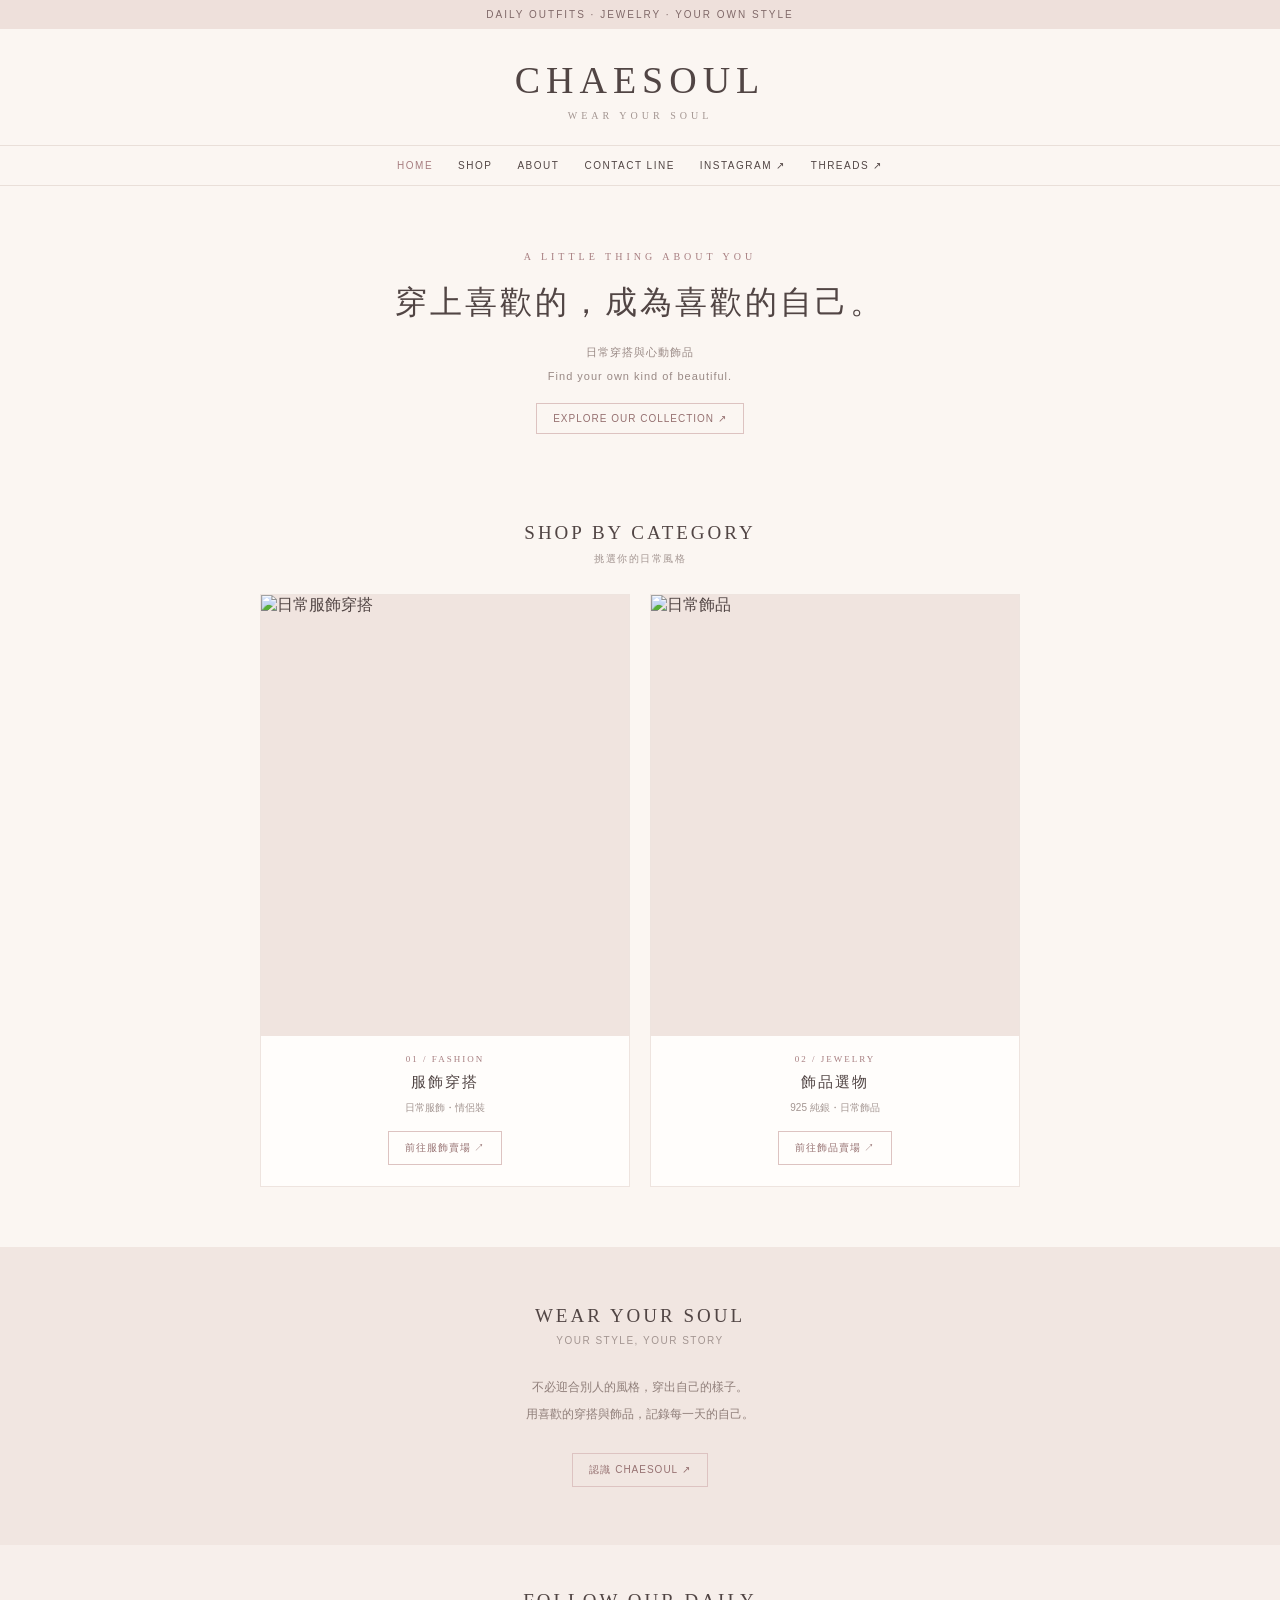
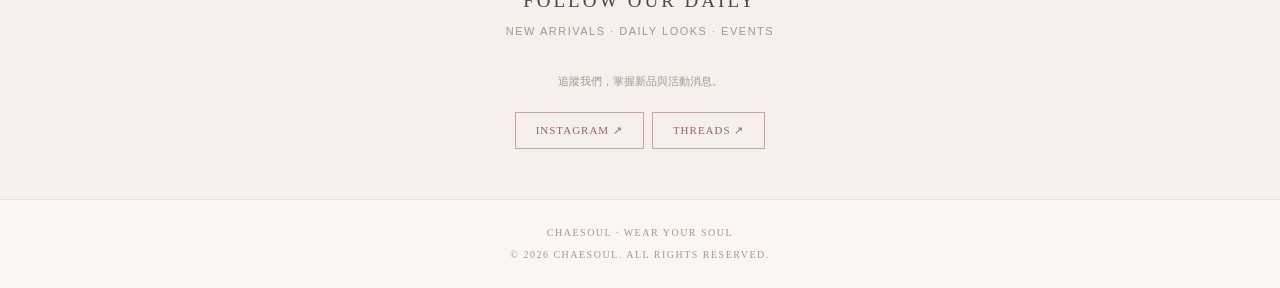
==== commit 9f23541f: "Add files via upload" ====
--- a/index.html
+++ b/index.html
@@ -1,964 +1,22 @@
-
 <!DOCTYPE html>
-<html lang="zh-Hant">
-<head>
-  <meta charset="UTF-8">
-  <meta name="viewport" content="width=device-width, initial-scale=1.0">
-  <meta name="theme-color" content="#fbf6f2">
-  <meta name="description" content="CHAESOUL｜Wear Your Soul。日常服飾、情侶穿搭與質感飾品。">
-  <title>CHAESOUL | Wear Your Soul</title>
-
-  <style>
-    :root {
-      --bg: #fbf6f2;
-      --pink: #ead1d1;
-      --rose: #a77e80;
-      --text: #514544;
-      --muted: #a39591;
-      --line: #e9dfd9;
-      --white: #fffdfb;
-    }
-
-    * {
-      box-sizing: border-box;
-    }
-
-    html {
-      scroll-behavior: smooth;
-      scroll-padding-top: 25px;
-    }
-
-    body {
-      margin: 0;
-      background: var(--bg);
-      color: var(--text);
-      font-family: "Noto Sans TC", "PingFang TC",
-        "Microsoft JhengHei", sans-serif;
-    }
-
-    a {
-      color: inherit;
-      text-decoration: none;
-    }
-
-    button, input, textarea {
-      font: inherit;
-    }
-
-    .topbar {
-      padding: 9px 12px;
-      background: #eee0db;
-      color: #806969;
-      text-align: center;
-      font-size: 10px;
-      letter-spacing: 2px;
-    }
-
-    header {
-      padding: 29px 16px 24px;
-      text-align: center;
-    }
-
-    .logo {
-      margin: 0;
-      font-family: Georgia, "Times New Roman", serif;
-      font-size: 38px;
-      font-weight: 400;
-      letter-spacing: 6px;
-    }
-
-    .tagline {
-      margin: 8px 0 0;
-      color: var(--muted);
-      font-family: Georgia, serif;
-      font-size: 10px;
-      letter-spacing: 4px;
-    }
-
-    nav {
-      display: flex;
-      justify-content: center;
-      flex-wrap: wrap;
-      gap: 28px;
-      padding: 14px 12px;
-      border-top: 1px solid var(--line);
-      border-bottom: 1px solid var(--line);
-      font-size: 10px;
-      letter-spacing: 1.5px;
-    }
-
-    nav a {
-      transition: color .2s;
-    }
-
-    nav a:hover {
-      color: var(--rose);
-    }
-
-    .hero {
-      padding: 55px 18px 48px;
-      text-align: center;
-    }
-
-    .hero-label {
-      color: var(--rose);
-      font-family: Georgia, serif;
-      font-size: 10px;
-      letter-spacing: 4px;
-    }
-
-    .hero h2 {
-      margin: 15px 0 12px;
-      font-family: Georgia, "Noto Serif TC", serif;
-      font-size: clamp(23px, 5vw, 32px);
-      font-weight: 400;
-      letter-spacing: 3px;
-      line-height: 1.6;
-    }
-
-    .hero p {
-      margin: 0;
-      color: #998985;
-      font-size: 11px;
-      line-height: 2.2;
-      letter-spacing: 1px;
-    }
-
-    .section {
-      padding: 20px 20px 55px;
-    }
-
-    .section-heading {
-      margin-bottom: 25px;
-      text-align: center;
-    }
-
-    .section-heading h2 {
-      margin: 0;
-      font-family: Georgia, serif;
-      font-size: 19px;
-      font-weight: 400;
-      letter-spacing: 3px;
-    }
-
-    .section-heading p {
-      margin: 8px 0 0;
-      color: var(--muted);
-      font-size: 10px;
-      letter-spacing: 1.5px;
-    }
-
-    /* 商品分類 */
-
-    .categories {
-      display: grid;
-      grid-template-columns: repeat(2, minmax(0, 1fr));
-      gap: 20px;
-      width: 100%;
-      max-width: 590px;
-      margin: 0 auto;
-    }
-
-    .category-card {
-      min-width: 0;
-      overflow: hidden;
-      background: var(--white);
-      border: 1px solid #eee4df;
-      transition: transform .25s, box-shadow .25s;
-    }
-
-    .category-card:hover {
-      transform: translateY(-3px);
-      box-shadow: 0 8px 22px rgba(150, 105, 120, .10);
-    }
-
-    /* 圖片輪播 */
-
-    .carousel {
-      position: relative;
-      overflow: hidden;
-      background: #f0e4df;
-      touch-action: pan-y;
-    }
-
-    .carousel-link {
-      display: block;
-      width: 100%;
-    }
-
-    .carousel-image {
-      display: none;
-      width: 100%;
-      aspect-ratio: 4 / 4.8;
-      object-fit: cover;
-      background: #f0e4df;
-    }
-
-    .carousel-image.active {
-      display: block;
-      animation: fadeIn .45s ease;
-    }
-
-    @keyframes fadeIn {
-      from { opacity: .55; }
-      to { opacity: 1; }
-    }
-
-    .carousel-arrow {
-      position: absolute;
-      top: 50%;
-      z-index: 2;
-      display: flex;
-      align-items: center;
-      justify-content: center;
-      width: 29px;
-      height: 29px;
-      padding: 0;
-      transform: translateY(-50%);
-      border: 1px solid rgba(255,255,255,.75);
-      border-radius: 50%;
-      background: rgba(255,253,251,.82);
-      color: #806969;
-      font-size: 19px;
-      cursor: pointer;
-    }
-
-    .carousel-arrow.prev { left: 7px; }
-    .carousel-arrow.next { right: 7px; }
-
-    .carousel-dots {
-      position: absolute;
-      bottom: 10px;
-      left: 0;
-      right: 0;
-      z-index: 2;
-      display: flex;
-      justify-content: center;
-      gap: 6px;
-    }
-
-    .carousel-dot {
-      width: 6px;
-      height: 6px;
-      padding: 0;
-      border: none;
-      border-radius: 50%;
-      background: rgba(255,255,255,.65);
-      cursor: pointer;
-    }
-
-    .carousel-dot.active {
-      width: 16px;
-      border-radius: 6px;
-      background: white;
-    }
-
-    .category-info {
-      padding: 17px 7px 20px;
-      text-align: center;
-    }
-
-    .category-number {
-      color: var(--rose);
-      font-family: Georgia, serif;
-      font-size: 9px;
-      letter-spacing: 2px;
-    }
-
-    .category-info h3 {
-      margin: 9px 0 7px;
-      font-size: 15px;
-      font-weight: 400;
-      letter-spacing: 2px;
-    }
-
-    .category-info p {
-      margin: 0;
-      color: var(--muted);
-      font-size: 10px;
-      line-height: 1.8;
-    }
-
-    .shop-link {
-      display: inline-block;
-      margin-top: 14px;
-      padding: 8px 12px;
-      border: 1px solid #ddc3c1;
-      color: #967171;
-      font-size: 10px;
-      letter-spacing: 1px;
-    }
-
-    .shop-link:hover {
-      background: var(--pink);
-    }
-
-    /* 品牌介紹 */
-
-    .about {
-      padding: 55px 20px;
-      background: #f1e6e1;
-      text-align: center;
-    }
-
-    .about-content {
-      max-width: 680px;
-      margin: auto;
-    }
-
-    .about h2 {
-      margin: 0 0 18px;
-      font-family: Georgia, serif;
-      font-size: 20px;
-      font-weight: 400;
-      letter-spacing: 3px;
-    }
-
-    .about .about-lead {
-      margin: 0 0 17px;
-      color: #806969;
-      font-size: 15px;
-      letter-spacing: 2px;
-    }
-
-    .about p {
-      margin: 0;
-      color: #8f7e79;
-      font-size: 11px;
-      line-height: 2.4;
-      letter-spacing: .5px;
-    }
-
-    .about-details {
-      display: grid;
-      grid-template-columns: repeat(3, 1fr);
-      gap: 15px;
-      max-width: 650px;
-      margin: 35px auto 0;
-    }
-
-    .about-item {
-      padding: 20px 10px;
-      background: rgba(255,253,251,.55);
-    }
-
-    .about-item h3 {
-      margin: 0 0 9px;
-      color: #967171;
-      font-family: Georgia, serif;
-      font-size: 13px;
-      font-weight: 400;
-      letter-spacing: 1px;
-    }
-
-    .about-item p {
-      font-size: 10px;
-      line-height: 1.9;
-    }
-
-    /* 聯絡我們 */
-
-    .contact {
-      padding: 55px 20px;
-    }
-
-    .contact-container {
-      max-width: 540px;
-      margin: auto;
-    }
-
-    .contact-intro {
-      margin: 0 0 25px;
-      color: var(--muted);
-      text-align: center;
-      font-size: 11px;
-      line-height: 2;
-    }
-
-    .contact-form {
-      padding: 28px;
-      background: var(--white);
-      border: 1px solid var(--line);
-    }
-
-    .form-group {
-      margin-bottom: 19px;
-    }
-
-    .form-group label {
-      display: block;
-      margin-bottom: 8px;
-      color: #806969;
-      font-size: 11px;
-      letter-spacing: 1px;
-    }
-
-    .form-group input,
-    .form-group textarea {
-      width: 100%;
-      padding: 12px;
-      border: 1px solid #e8dcd6;
-      border-radius: 0;
-      outline: none;
-      background: #fffdfb;
-      color: var(--text);
-      font-size: 12px;
-    }
-
-    .form-group input:focus,
-    .form-group textarea:focus {
-      border-color: #c8a5a3;
-    }
-
-    .form-group textarea {
-      min-height: 130px;
-      resize: vertical;
-    }
-
-    .required {
-      color: #b47d7d;
-    }
-
-    .submit-button {
-      display: block;
-      width: 100%;
-      padding: 13px;
-      border: 1px solid #c8a5a3;
-      background: #ead1d1;
-      color: #765d5d;
-      font-size: 11px;
-      letter-spacing: 2px;
-      cursor: pointer;
-      transition: background .2s;
-    }
-
-    .submit-button:hover {
-      background: #dfbfc0;
-    }
-
-    .contact-note {
-      margin-top: 17px;
-      color: var(--muted);
-      text-align: center;
-      font-size: 10px;
-      line-height: 1.8;
-    }
-
-    /* 社群 */
-
-    .social {
-      padding: 42px 18px 48px;
-      text-align: center;
-      background: #f7efeb;
-    }
-
-    .social p {
-      color: var(--muted);
-      font-size: 11px;
-      line-height: 2;
-    }
-
-    .social-button {
-      display: inline-block;
-      margin: 9px 4px 0;
-      padding: 11px 23px;
-      border: 1px solid #c8a5a3;
-      color: #896868;
-      font-family: Georgia, serif;
-      font-size: 11px;
-      letter-spacing: 1.5px;
-      transition: background .2s;
-    }
-
-    .social-button:hover {
-      background: var(--pink);
-    }
-
-    footer {
-      padding: 22px 12px;
-      border-top: 1px solid var(--line);
-      color: var(--muted);
-      text-align: center;
-      font-family: Georgia, serif;
-      font-size: 10px;
-      letter-spacing: 1.5px;
-      line-height: 2.2;
-    }
-
-    /* 手機版 */
-
-    @media (max-width: 480px) {
-      header {
-        padding: 25px 12px 20px;
-      }
-
-      .logo {
-        font-size: 32px;
-        letter-spacing: 5px;
-      }
-
-      nav {
-        gap: 16px;
-        font-size: 9px;
-      }
-
-      .hero {
-        padding: 39px 15px 34px;
-      }
-
-      .section {
-        padding: 12px 18px 42px;
-      }
-
-      .categories {
-        gap: 13px;
-      }
-
-      .category-info {
-        padding: 14px 4px 16px;
-      }
-
-      .category-info h3 {
-        font-size: 13px;
-        letter-spacing: 1px;
-      }
-
-      .category-info p {
-        font-size: 9px;
-      }
-
-      .shop-link {
-        padding: 7px 8px;
-        font-size: 9px;
-      }
-
-      .about-details {
-        grid-template-columns: 1fr;
-        gap: 10px;
-      }
-
-      .contact-form {
-        padding: 20px 16px;
-      }
-
-      .social-button {
-        margin: 9px 3px 0;
-        padding: 11px 15px;
-        font-size: 10px;
-      }
-    }
-
-    @media (prefers-reduced-motion: reduce) {
-      *, *::before, *::after {
-        scroll-behavior: auto !important;
-        animation-duration: .01ms !important;
-        transition-duration: .01ms !important;
-      }
-    }
-  </style>
-</head>
-
-<body>
-
-  <div class="topbar">
-    DAILY OUTFITS · JEWELRY · YOUR OWN STYLE
-  </div>
-
-  <header>
-    <h1 class="logo">CHAESOUL</h1>
-    <p class="tagline">WEAR YOUR SOUL</p>
-  </header>
-
-  <!-- 導覽列 -->
-  <nav>
-    <a href="#home">HOME</a>
-    <a href="#shop">SHOP</a>
-    <a href="#about">ABOUT</a>
-    <a href="#contact">CONTACT</a>
-    <a href="https://www.instagram.com/chaesoul__/"
-       target="_blank" rel="noopener noreferrer">INSTAGRAM ↗</a>
-    <a href="https://www.threads.com/@chaesoul__"
-       target="_blank" rel="noopener noreferrer">THREADS ↗</a>
-  </nav>
-
-  <main>
-
-    <!-- 首頁 -->
-    <section class="hero" id="home">
-      <div class="hero-label">A LITTLE THING ABOUT YOU</div>
-      <h2>穿上喜歡的，成為喜歡的自己。</h2>
-      <p>
-        日常穿搭與心動飾品<br>
-        Find your own kind of beautiful.
-      </p>
-    </section>
-
-    <!-- 商品分類 -->
-    <section class="section" id="shop">
-      <div class="section-heading">
-        <h2>SHOP BY CATEGORY</h2>
-        <p>挑選你的日常風格</p>
-      </div>
-
-      <div class="categories">
-
-        <!-- 服飾 -->
-        <div class="category-card">
-          <div class="carousel" data-carousel>
-            <a class="carousel-link"
-               href="https://myship.7-11.com.tw/general/detail/GM2608184838597"
-               target="_blank" rel="noopener noreferrer"
-               aria-label="前往服飾賣場">
-
-              <img class="carousel-image active"
-                src="https://images.unsplash.com/photo-1483985988355-763728e1935b?auto=format&fit=crop&w=700&q=85"
-                alt="日常服飾穿搭">
-
-              <img class="carousel-image"
-                src="https://images.unsplash.com/photo-1485230895905-ec40ba36b9bc?auto=format&fit=crop&w=700&q=85"
-                alt="女性日常穿搭"
-                loading="lazy">
-
-              <img class="carousel-image"
-                src="https://images.unsplash.com/photo-1485968579580-b6d095142e6e?auto=format&fit=crop&w=700&q=85"
-                alt="時尚服裝"
-                loading="lazy">
-            </a>
-
-            <button class="carousel-arrow prev" type="button"
-              aria-label="上一張服飾圖片">‹</button>
-
-            <button class="carousel-arrow next" type="button"
-              aria-label="下一張服飾圖片">›</button>
-
-            <div class="carousel-dots"></div>
-          </div>
-
-          <div class="category-info">
-            <div class="category-number">01 / FASHION</div>
-            <h3>服飾穿搭</h3>
-            <p>日常服飾・情侶裝</p>
-            <a class="shop-link"
-              href="https://myship.7-11.com.tw/general/detail/GM2608184838597"
-              target="_blank" rel="noopener noreferrer">
-              EXPLORE ↗
-            </a>
-          </div>
-        </div>
-
-        <!-- 飾品 -->
-        <div class="category-card">
-          <div class="carousel" data-carousel>
-            <a class="carousel-link"
-               href="https://myship.7-11.com.tw/general/detail/GM2605078930506"
-               target="_blank" rel="noopener noreferrer"
-               aria-label="前往飾品賣場">
-
-              <img class="carousel-image active"
-                src="https://images.unsplash.com/photo-1611652022419-a9419f74343d?auto=format&fit=crop&w=700&q=85"
-                alt="日常飾品">
-
-              <img class="carousel-image"
-                src="https://images.unsplash.com/photo-1617038220319-276d3cfab638?auto=format&fit=crop&w=700&q=85"
-                alt="金屬飾品"
-                loading="lazy">
-
-              <img class="carousel-image"
-                src="https://images.unsplash.com/photo-1605100804763-247f67b3557e?auto=format&fit=crop&w=700&q=85"
-                alt="戒指飾品"
-                loading="lazy">
-            </a>
-
-            <button class="carousel-arrow prev" type="button"
-              aria-label="上一張飾品圖片">‹</button>
-
-            <button class="carousel-arrow next" type="button"
-              aria-label="下一張飾品圖片">›</button>
-
-            <div class="carousel-dots"></div>
-          </div>
-
-          <div class="category-info">
-            <div class="category-number">02 / JEWELRY</div>
-            <h3>飾品選物</h3>
-            <p>925 純銀・日常飾品</p>
-            <a class="shop-link"
-              href="https://myship.7-11.com.tw/general/detail/GM2605078930506"
-              target="_blank" rel="noopener noreferrer">
-              EXPLORE ↗
-            </a>
-          </div>
-        </div>
-
-      </div>
-    </section>
-
-    <!-- 品牌介紹 -->
-    <section class="about" id="about">
-      <div class="about-content">
-        <div class="section-heading">
-          <h2>ABOUT CHAESOUL</h2>
-          <p>OUR BRAND STORY</p>
-        </div>
-
-        <p class="about-lead">
-          不必迎合別人的風格，穿出自己的樣子。
-        </p>
-
-        <p>
-          CHAESOUL 希望將喜歡的穿搭與飾品，帶進每個人的日常生活。<br>
-          我們挑選不同風格的服飾與飾品，<br>
-          讓每個人都能用簡單的方式，找到屬於自己的穿搭風格。<br>
-          <br>
-          我們重視商品品質、合理價格與每一次購物體驗，<br>
-          希望每一份選擇，都能成為生活裡的小小心動。
-        </p>
-      </div>
-
-      <div class="about-details">
-        <div class="about-item">
-          <h3>FASHION</h3>
-          <p>日常服飾<br>情侶穿搭</p>
-        </div>
-
-        <div class="about-item">
-          <h3>JEWELRY</h3>
-          <p>925 純銀<br>質感日常飾品</p>
-        </div>
-
-        <div class="about-item">
-          <h3>OUR VALUE</h3>
-          <p>合理價格<br>用心服務</p>
-        </div>
-      </div>
-    </section>
-
-    <!-- 聯絡我們 -->
-    <section class="contact" id="contact">
-      <div class="contact-container">
-
-        <div class="section-heading">
-          <h2>CONTACT US</h2>
-          <p>WE WOULD LOVE TO HEAR FROM YOU</p>
-        </div>
-
-        <p class="contact-intro">
-          有任何商品、訂單或合作問題，<br>
-          歡迎填寫以下表單與我們聯絡。
-        </p>
-
-        <!-- FormSubmit 寄信表單 -->
-        <form class="contact-form"
-          action="https://formsubmit.co/doratsai0711@gmail.com"
-          method="POST">
-
-          <input type="hidden" name="_subject"
-            value="CHAESOUL 官網聯絡表單">
-
-          <input type="hidden" name="_template"
-            value="table">
-
-          <input type="hidden" name="_captcha"
-            value="true">
-
-          <div class="form-group">
-            <label for="name">
-              姓名 <span class="required">*</span>
-            </label>
-            <input
-              type="text"
-              id="name"
-              name="姓名"
-              placeholder="請輸入您的姓名"
-              autocomplete="name"
-              required>
-          </div>
-
-          <div class="form-group">
-            <label for="phone">
-              聯絡電話 <span class="required">*</span>
-            </label>
-            <input
-              type="tel"
-              id="phone"
-              name="電話"
-              placeholder="請輸入聯絡電話"
-              autocomplete="tel"
-              required>
-          </div>
-
-          <div class="form-group">
-            <label for="email">
-              Email <span class="required">*</span>
-            </label>
-            <input
-              type="email"
-              id="email"
-              name="Email"
-              placeholder="請輸入電子信箱"
-              autocomplete="email"
-              required>
-          </div>
-
-          <div class="form-group">
-            <label for="message">
-              聯絡內容 <span class="required">*</span>
-            </label>
-            <textarea
-              id="message"
-              name="聯絡內容"
-              placeholder="請輸入您想詢問的內容..."
-              required></textarea>
-          </div>
-
-          <button class="submit-button" type="submit">
-            SEND MESSAGE
-          </button>
-
-          <p class="contact-note">
-            * 為必填欄位。送出後請留意表單服務的驗證提示。
-          </p>
-
-        </form>
-      </div>
-    </section>
-
-    <!-- 社群連結 -->
-    <section class="social">
-      <div class="section-heading">
-        <h2>FOLLOW OUR DAILY</h2>
-        <p>NEW ARRIVALS · DAILY LOOKS · EVENTS</p>
-      </div>
-
-      <p>追蹤我們，掌握新品與活動消息。</p>
-
-      <a class="social-button"
-        href="https://www.instagram.com/chaesoul__/"
-        target="_blank" rel="noopener noreferrer">
-        INSTAGRAM @CHAESOUL__ ↗
-      </a>
-
-      <a class="social-button"
-        href="https://www.threads.com/@chaesoul__"
-        target="_blank" rel="noopener noreferrer">
-        THREADS @CHAESOUL__ ↗
-      </a>
-    </section>
-
-  </main>
-
-  <footer>
-    CHAESOUL · WEAR YOUR SOUL<br>
-    © 2026 CHAESOUL. ALL RIGHTS RESERVED.
-  </footer>
-
-  <!-- 圖片輪播功能 -->
-  <script>
-    document.querySelectorAll("[data-carousel]").forEach((carousel) => {
-
-      const images = Array.from(
-        carousel.querySelectorAll(".carousel-image")
-      );
-
-      const dotsContainer = carousel.querySelector(".carousel-dots");
-      const prevButton = carousel.querySelector(".prev");
-      const nextButton = carousel.querySelector(".next");
-
-      let current = 0;
-      let timer = null;
-      let touchStartX = 0;
-
-      // 建立圖片指示點
-      const dots = images.map((_, index) => {
-        const dot = document.createElement("button");
-
-        dot.type = "button";
-        dot.className = "carousel-dot";
-        dot.setAttribute(
-          "aria-label",
-          `切換至第 ${index + 1} 張圖片`
-        );
-
-        dot.addEventListener("click", (event) => {
-          event.preventDefault();
-          event.stopPropagation();
-          showImage(index);
-          startTimer();
-        });
-
-        dotsContainer.appendChild(dot);
-        return dot;
-      });
-
-      function showImage(index) {
-
-        current = (index + images.length) % images.length;
-
-        images.forEach((image, i) => {
-          image.classList.toggle("active", i === current);
-        });
-
-        dots.forEach((dot, i) => {
-          dot.classList.toggle("active", i === current);
-          dot.setAttribute(
-            "aria-current",
-            i === current ? "true" : "false"
-          );
-        });
-      }
-
-      function stopTimer() {
-        if (timer) {
-          clearInterval(timer);
-          timer = null;
-        }
-      }
-
-      function startTimer() {
-        stopTimer();
-
-        timer = setInterval(() => {
-          showImage(current + 1);
-        }, 3000);
-      }
-
-      prevButton.addEventListener("click", (event) => {
-        event.preventDefault();
-        event.stopPropagation();
-        showImage(current - 1);
-        startTimer();
-      });
-
-      nextButton.addEventListener("click", (event) => {
-        event.preventDefault();
-        event.stopPropagation();
-        showImage(current + 1);
-        startTimer();
-      });
-
-      carousel.addEventListener("mouseenter", stopTimer);
-      carousel.addEventListener("mouseleave", startTimer);
-
-      // 手機左右滑動
-      carousel.addEventListener("touchstart", (event) => {
-        touchStartX = event.changedTouches[0].clientX;
-      }, { passive: true });
-
-      carousel.addEventListener("touchend", (event) => {
-        const touchEndX = event.changedTouches[0].clientX;
-        const difference = touchEndX - touchStartX;
-
-        if (Math.abs(difference) > 40) {
-          showImage(current + (difference < 0 ? 1 : -1));
-          startTimer();
-        }
-      }, { passive: true });
-
-      showImage(0);
-      startTimer();
-
-    });
-  </script>
-
-</body>
-</html>
+<html lang="zh-Hant"><head><meta charset="UTF-8"><meta name="viewport" content="width=device-width, initial-scale=1.0">
+<meta name="theme-color" content="#fbf6f2"><meta name="description" content="CHAESOUL｜Wear Your Soul。日常服飾、情侶穿搭與質感飾品。">
+<title>首頁 | CHAESOUL</title><link rel="stylesheet" href="style.css"></head><body>
+<div class="topbar">DAILY OUTFITS · JEWELRY · YOUR OWN STYLE</div>
+<header><h1 class="logo"><a href="index.html">CHAESOUL</a></h1><p class="tagline">WEAR YOUR SOUL</p></header>
+<nav>
+<a href="index.html" aria-current="page">HOME</a><a href="shop.html" >SHOP</a><a href="about.html" >ABOUT</a><a href="contact.html" >CONTACT LINE</a>
+<a href="https://www.instagram.com/chaesoul__/" target="_blank" rel="noopener noreferrer">INSTAGRAM ↗</a>
+<a href="https://www.threads.com/@chaesoul__?igshid=NTc4MTIwNjQ2YQ==" target="_blank" rel="noopener noreferrer">THREADS ↗</a>
+</nav><main>
+<section class="hero"><div class="hero-label">A LITTLE THING ABOUT YOU</div><h2>穿上喜歡的，成為喜歡的自己。</h2><p>日常穿搭與心動飾品<br>Find your own kind of beautiful.</p><a class="outline-link" href="shop.html">EXPLORE OUR COLLECTION ↗</a></section>
+<section class="section"><div class="section-heading"><h2>SHOP BY CATEGORY</h2><p>挑選你的日常風格</p></div>
+<div class="categories">
+<article class="category-card"><a href="shop.html#fashion"><img class="carousel-image active" style="display:block" src="https://images.unsplash.com/photo-1483985988355-763728e1935b?auto=format&fit=crop&w=900&q=85" alt="日常服飾穿搭"></a><div class="category-info"><div class="category-number">01 / FASHION</div><h3>服飾穿搭</h3><p>日常服飾・情侶裝</p><a class="shop-link" href="https://myship.7-11.com.tw/general/detail/GM2608184838597" target="_blank" rel="noopener noreferrer">前往服飾賣場 ↗</a></div></article>
+<article class="category-card"><a href="shop.html#jewelry"><img class="carousel-image active" style="display:block" src="https://images.unsplash.com/photo-1611652022419-a9419f74343d?auto=format&fit=crop&w=900&q=85" alt="日常飾品"></a><div class="category-info"><div class="category-number">02 / JEWELRY</div><h3>飾品選物</h3><p>925 純銀・日常飾品</p><a class="shop-link" href="https://myship.7-11.com.tw/general/detail/GM2605078930506" target="_blank" rel="noopener noreferrer">前往飾品賣場 ↗</a></div></article>
+</div></section>
+<section class="soft-section"><div class="section-heading"><h2>WEAR YOUR SOUL</h2><p>YOUR STYLE, YOUR STORY</p></div><p style="color:#8f7e79;font-size:12px;line-height:2.2">不必迎合別人的風格，穿出自己的樣子。<br>用喜歡的穿搭與飾品，記錄每一天的自己。</p><a class="outline-link" href="about.html">認識 CHAESOUL ↗</a></section>
+<section class="social"><div class="section-heading"><h2>FOLLOW OUR DAILY</h2><p>NEW ARRIVALS · DAILY LOOKS · EVENTS</p></div><p>追蹤我們，掌握新品與活動消息。</p><a class="social-button" href="https://www.instagram.com/chaesoul__/" target="_blank" rel="noopener noreferrer">INSTAGRAM ↗</a><a class="social-button" href="https://www.threads.com/@chaesoul__?igshid=NTc4MTIwNjQ2YQ==" target="_blank" rel="noopener noreferrer">THREADS ↗</a></section>
+</main>
+<footer>CHAESOUL · WEAR YOUR SOUL<br>© 2026 CHAESOUL. ALL RIGHTS RESERVED.</footer>
+</body></html>
--- a/style.css
+++ b/style.css
@@ -0,0 +1,66 @@
+:root{--bg:#fbf6f2;--pink:#ead1d1;--rose:#a77e80;--text:#514544;--muted:#a39591;--line:#e9dfd9;--white:#fffdfb}
+*{box-sizing:border-box}
+html{scroll-behavior:smooth;scroll-padding-top:24px}
+body{margin:0;background:var(--bg);color:var(--text);font-family:"Noto Sans TC","PingFang TC","Microsoft JhengHei",sans-serif}
+a{color:inherit;text-decoration:none}button{font:inherit}
+.topbar{padding:9px 12px;background:#eee0db;color:#806969;text-align:center;font-size:10px;letter-spacing:2px}
+header{padding:29px 16px 24px;text-align:center}
+.logo{margin:0;font-family:Georgia,"Times New Roman",serif;font-size:38px;font-weight:400;letter-spacing:6px}
+.tagline{margin:8px 0 0;color:var(--muted);font-family:Georgia,serif;font-size:10px;letter-spacing:4px}
+nav{display:flex;justify-content:center;flex-wrap:wrap;gap:25px;padding:14px 12px;border-top:1px solid var(--line);border-bottom:1px solid var(--line);font-size:10px;letter-spacing:1.5px}
+nav a{transition:color .2s}nav a:hover,nav a[aria-current="page"]{color:var(--rose)}
+.hero{padding:65px 18px 58px;text-align:center}
+.hero-label{color:var(--rose);font-family:Georgia,serif;font-size:10px;letter-spacing:4px}
+.hero h2{margin:15px 0 12px;font-family:Georgia,"Noto Serif TC",serif;font-size:clamp(23px,5vw,32px);font-weight:400;letter-spacing:3px;line-height:1.6}
+.hero p{margin:0;color:#998985;font-size:11px;line-height:2.2;letter-spacing:1px}
+.section{padding:30px 20px 60px}
+.section-heading{margin-bottom:28px;text-align:center}
+.section-heading h2{margin:0;font-family:Georgia,serif;font-size:19px;font-weight:400;letter-spacing:3px}
+.section-heading p{margin:8px 0 0;color:var(--muted);font-size:10px;letter-spacing:1.5px}
+.categories{display:grid;grid-template-columns:repeat(2,minmax(0,1fr));gap:20px;width:100%;max-width:760px;margin:0 auto}
+.category-card{min-width:0;overflow:hidden;background:var(--white);border:1px solid #eee4df;transition:transform .25s,box-shadow .25s}
+.category-card:hover{transform:translateY(-3px);box-shadow:0 8px 22px #9669781a}
+.carousel{position:relative;overflow:hidden;background:#f0e4df;touch-action:pan-y}
+.carousel-link{display:block;width:100%}
+.carousel-image{display:none;width:100%;aspect-ratio:4/4.8;object-fit:cover;background:#f0e4df}
+.carousel-image.active{display:block;animation:fadeIn .45s ease}
+@keyframes fadeIn{from{opacity:.55}to{opacity:1}}
+.carousel-arrow{position:absolute;top:50%;z-index:2;display:flex;align-items:center;justify-content:center;width:30px;height:30px;padding:0;transform:translateY(-50%);border:1px solid #ffffffbf;border-radius:50%;background:#fffdfbd1;color:#806969;font-size:19px;cursor:pointer}
+.carousel-arrow.prev{left:8px}.carousel-arrow.next{right:8px}
+.carousel-dots{position:absolute;bottom:10px;left:0;right:0;z-index:2;display:flex;justify-content:center;gap:6px}
+.carousel-dot{width:6px;height:6px;padding:0;border:0;border-radius:50%;background:#ffffffa6;cursor:pointer}
+.carousel-dot.active{width:16px;border-radius:6px;background:white}
+.category-info{padding:18px 10px 21px;text-align:center}
+.category-number{color:var(--rose);font-family:Georgia,serif;font-size:9px;letter-spacing:2px}
+.category-info h3{margin:9px 0 7px;font-size:15px;font-weight:400;letter-spacing:2px}
+.category-info p{margin:0;color:var(--muted);font-size:10px;line-height:1.8}
+.shop-link,.outline-link{display:inline-block;margin-top:14px;padding:9px 16px;border:1px solid #ddc3c1;color:#967171;font-size:10px;letter-spacing:1px;transition:background .2s}
+.shop-link:hover,.outline-link:hover{background:var(--pink)}
+.about,.soft-section{padding:58px 20px;background:#f1e6e1;text-align:center}
+.about-content{max-width:680px;margin:auto}
+.about h2{margin:0 0 18px;font-family:Georgia,serif;font-size:20px;font-weight:400;letter-spacing:3px}
+.about .about-lead{margin:0 0 17px;color:#806969;font-size:15px;letter-spacing:2px}
+.about p{margin:0;color:#8f7e79;font-size:11px;line-height:2.4;letter-spacing:.5px}
+.about-details{display:grid;grid-template-columns:repeat(3,1fr);gap:15px;max-width:650px;margin:35px auto 0}
+.about-item{padding:20px 10px;background:#fffdfb8c}
+.about-item h3{margin:0 0 9px;color:#967171;font-family:Georgia,serif;font-size:13px;font-weight:400;letter-spacing:1px}
+.about-item p{font-size:10px;line-height:1.9}
+.contact-wrap{max-width:700px;margin:0 auto;text-align:center}
+.contact-intro{color:var(--muted);font-size:12px;line-height:2}
+.line-card{max-width:490px;margin:30px auto 0;padding:38px 24px;background:var(--white);border:1px solid var(--line)}
+.line-mark{width:62px;height:62px;margin:0 auto 18px;display:grid;place-items:center;border-radius:18px;background:#06c755;color:white;font-weight:700;font-size:24px}
+.line-card h3{margin:0 0 10px;font-size:16px;font-weight:400;letter-spacing:2px}
+.line-card p{margin:0;color:var(--muted);font-size:11px;line-height:2}
+.line-button{display:inline-block;margin-top:22px;padding:14px 30px;background:#06c755;color:white;font-size:12px;letter-spacing:1px;transition:opacity .2s}
+.line-button:hover{opacity:.85}
+.line-note{margin-top:18px;color:var(--muted);font-size:10px;line-height:1.8}
+.social{padding:45px 18px 50px;text-align:center;background:#f7efeb}
+.social p{color:var(--muted);font-size:11px;line-height:2}
+.social-button{display:inline-block;margin:9px 4px 0;padding:11px 20px;border:1px solid #c8a5a3;color:#896868;font-family:Georgia,serif;font-size:11px;letter-spacing:1px;transition:background .2s}
+.social-button:hover{background:var(--pink)}
+.page-intro{padding:50px 18px 28px;text-align:center}
+.page-intro h2{margin:0;font-family:Georgia,serif;font-size:24px;font-weight:400;letter-spacing:3px}
+.page-intro p{margin:10px 0 0;color:var(--muted);font-size:11px;letter-spacing:1px}
+footer{padding:22px 12px;border-top:1px solid var(--line);color:var(--muted);text-align:center;font-family:Georgia,serif;font-size:10px;letter-spacing:1.5px;line-height:2.2}
+@media(max-width:560px){header{padding:25px 12px 20px}.logo{font-size:32px;letter-spacing:5px}nav{gap:13px;font-size:9px}.hero{padding:43px 15px 38px}.section{padding:20px 16px 45px}.categories{gap:12px}.category-info{padding:14px 5px 16px}.category-info h3{font-size:13px;letter-spacing:1px}.category-info p{font-size:9px}.shop-link{padding:8px 9px;font-size:9px}.about-details{grid-template-columns:1fr;gap:10px}.line-card{padding:30px 18px}.social-button{padding:10px 13px;font-size:10px}}
+@media(prefers-reduced-motion:reduce){*,*::before,*::after{scroll-behavior:auto!important;animation-duration:.01ms!important;transition-duration:.01ms!important}}
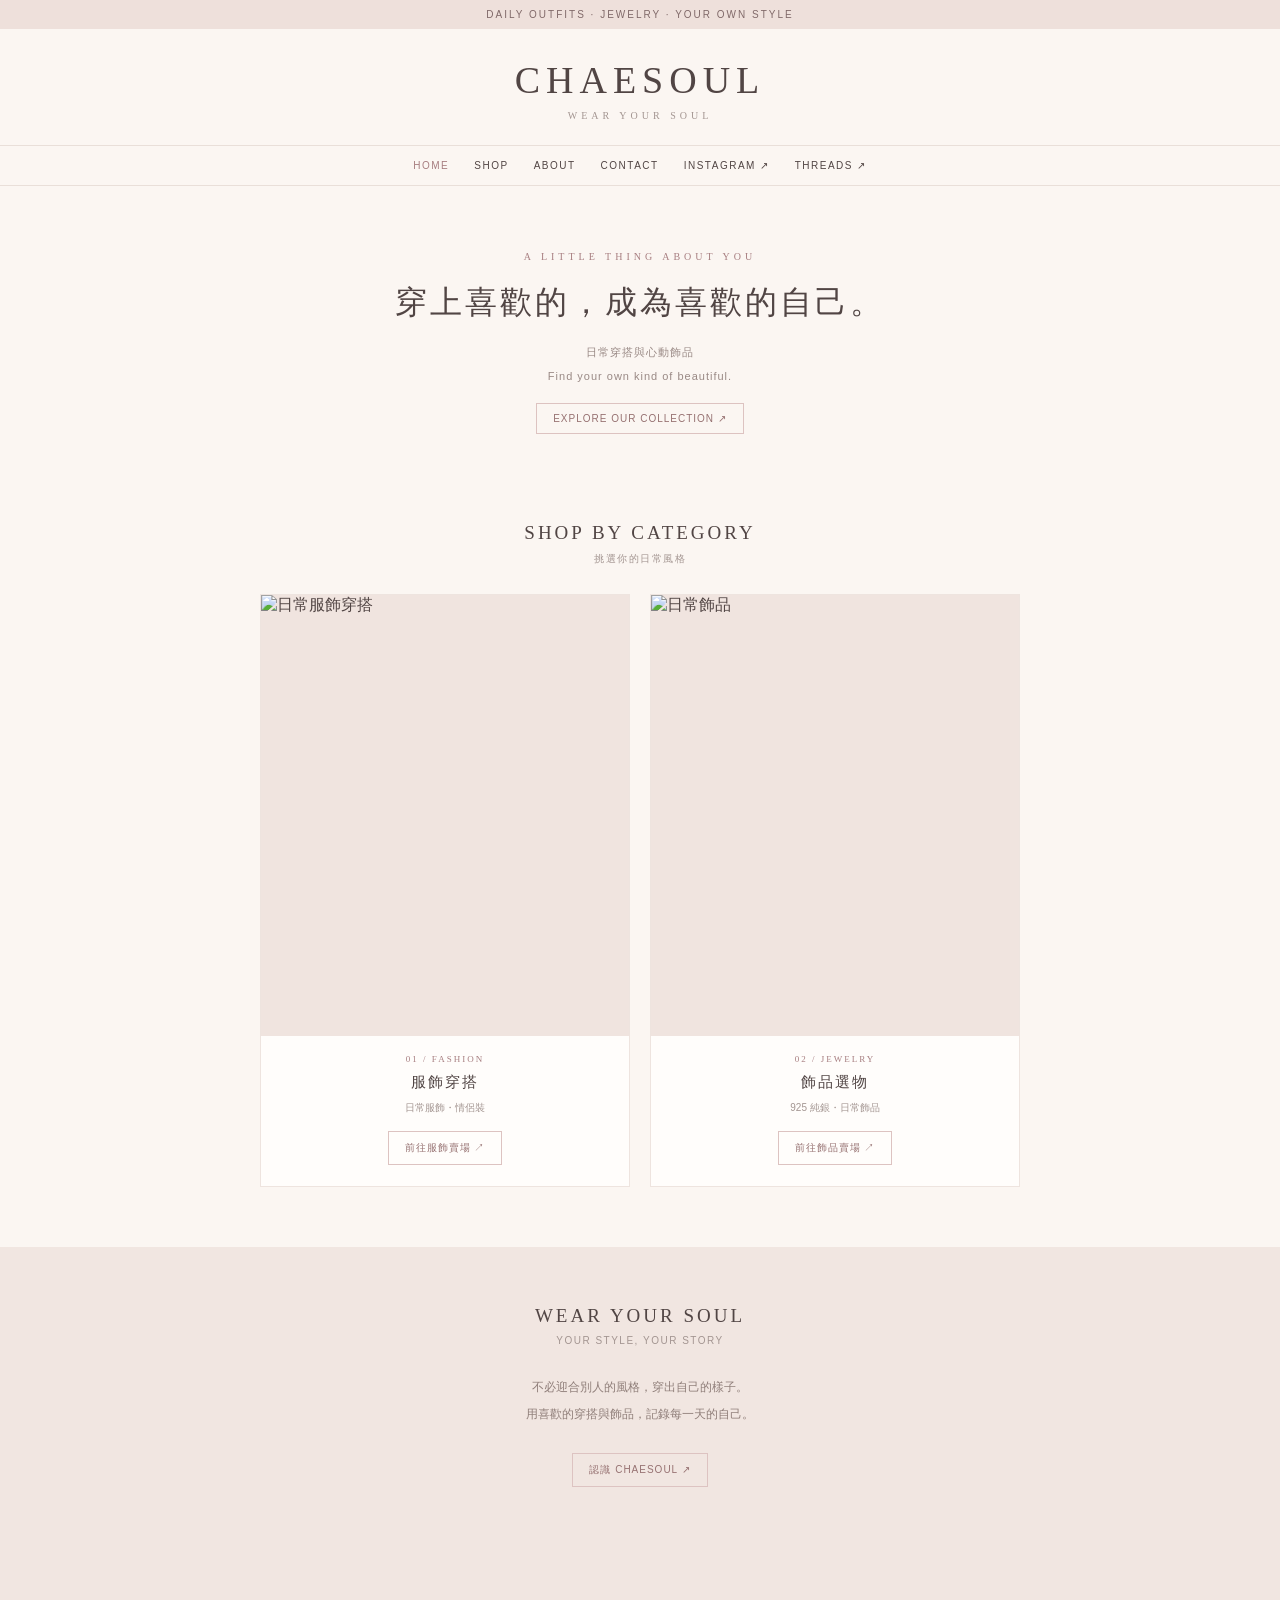
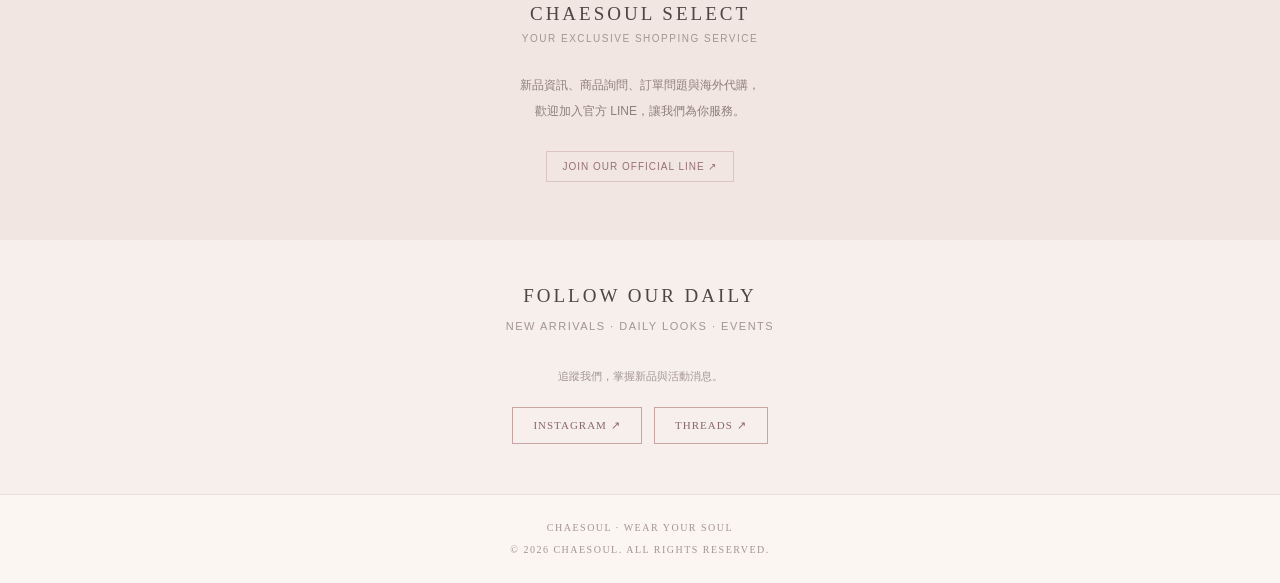
==== commit 294c03e3: "Update index.html" ====
--- a/index.html
+++ b/index.html
@@ -1,22 +1,173 @@
+
 <!DOCTYPE html>
-<html lang="zh-Hant"><head><meta charset="UTF-8"><meta name="viewport" content="width=device-width, initial-scale=1.0">
-<meta name="theme-color" content="#fbf6f2"><meta name="description" content="CHAESOUL｜Wear Your Soul。日常服飾、情侶穿搭與質感飾品。">
-<title>首頁 | CHAESOUL</title><link rel="stylesheet" href="style.css"></head><body>
-<div class="topbar">DAILY OUTFITS · JEWELRY · YOUR OWN STYLE</div>
-<header><h1 class="logo"><a href="index.html">CHAESOUL</a></h1><p class="tagline">WEAR YOUR SOUL</p></header>
+<html lang="zh-Hant">
+<head>
+  <meta charset="UTF-8">
+  <meta name="viewport" content="width=device-width, initial-scale=1.0">
+  <meta name="theme-color" content="#fbf6f2">
+  <meta name="description" content="CHAESOUL SELECT｜日常服飾、情侶穿搭、質感飾品與海外代購。">
+  <title>HOME | CHAESOUL</title>
+  <link rel="stylesheet" href="style.css">
+</head>
+
+<body>
+
+<div class="topbar">
+  DAILY OUTFITS · JEWELRY · YOUR OWN STYLE
+</div>
+
+<header>
+  <h1 class="logo"><a href="index.html">CHAESOUL</a></h1>
+  <p class="tagline">WEAR YOUR SOUL</p>
+</header>
+
 <nav>
-<a href="index.html" aria-current="page">HOME</a><a href="shop.html" >SHOP</a><a href="about.html" >ABOUT</a><a href="contact.html" >CONTACT LINE</a>
-<a href="https://www.instagram.com/chaesoul__/" target="_blank" rel="noopener noreferrer">INSTAGRAM ↗</a>
-<a href="https://www.threads.com/@chaesoul__?igshid=NTc4MTIwNjQ2YQ==" target="_blank" rel="noopener noreferrer">THREADS ↗</a>
-</nav><main>
-<section class="hero"><div class="hero-label">A LITTLE THING ABOUT YOU</div><h2>穿上喜歡的，成為喜歡的自己。</h2><p>日常穿搭與心動飾品<br>Find your own kind of beautiful.</p><a class="outline-link" href="shop.html">EXPLORE OUR COLLECTION ↗</a></section>
-<section class="section"><div class="section-heading"><h2>SHOP BY CATEGORY</h2><p>挑選你的日常風格</p></div>
-<div class="categories">
-<article class="category-card"><a href="shop.html#fashion"><img class="carousel-image active" style="display:block" src="https://images.unsplash.com/photo-1483985988355-763728e1935b?auto=format&fit=crop&w=900&q=85" alt="日常服飾穿搭"></a><div class="category-info"><div class="category-number">01 / FASHION</div><h3>服飾穿搭</h3><p>日常服飾・情侶裝</p><a class="shop-link" href="https://myship.7-11.com.tw/general/detail/GM2608184838597" target="_blank" rel="noopener noreferrer">前往服飾賣場 ↗</a></div></article>
-<article class="category-card"><a href="shop.html#jewelry"><img class="carousel-image active" style="display:block" src="https://images.unsplash.com/photo-1611652022419-a9419f74343d?auto=format&fit=crop&w=900&q=85" alt="日常飾品"></a><div class="category-info"><div class="category-number">02 / JEWELRY</div><h3>飾品選物</h3><p>925 純銀・日常飾品</p><a class="shop-link" href="https://myship.7-11.com.tw/general/detail/GM2605078930506" target="_blank" rel="noopener noreferrer">前往飾品賣場 ↗</a></div></article>
-</div></section>
-<section class="soft-section"><div class="section-heading"><h2>WEAR YOUR SOUL</h2><p>YOUR STYLE, YOUR STORY</p></div><p style="color:#8f7e79;font-size:12px;line-height:2.2">不必迎合別人的風格，穿出自己的樣子。<br>用喜歡的穿搭與飾品，記錄每一天的自己。</p><a class="outline-link" href="about.html">認識 CHAESOUL ↗</a></section>
-<section class="social"><div class="section-heading"><h2>FOLLOW OUR DAILY</h2><p>NEW ARRIVALS · DAILY LOOKS · EVENTS</p></div><p>追蹤我們，掌握新品與活動消息。</p><a class="social-button" href="https://www.instagram.com/chaesoul__/" target="_blank" rel="noopener noreferrer">INSTAGRAM ↗</a><a class="social-button" href="https://www.threads.com/@chaesoul__?igshid=NTc4MTIwNjQ2YQ==" target="_blank" rel="noopener noreferrer">THREADS ↗</a></section>
+  <a href="index.html" aria-current="page">HOME</a>
+  <a href="shop.html">SHOP</a>
+  <a href="about.html">ABOUT</a>
+  <a href="contact.html">CONTACT</a>
+  <a href="https://www.instagram.com/chaesoul__/" target="_blank" rel="noopener noreferrer">INSTAGRAM ↗</a>
+  <a href="https://www.threads.com/@chaesoul__" target="_blank" rel="noopener noreferrer">THREADS ↗</a>
+</nav>
+
+<main>
+
+  <!-- 品牌主視覺 -->
+  <section class="hero">
+    <div class="hero-label">A LITTLE THING ABOUT YOU</div>
+    <h2>穿上喜歡的，成為喜歡的自己。</h2>
+    <p>
+      日常穿搭與心動飾品<br>
+      Find your own kind of beautiful.
+    </p>
+    <a class="outline-link" href="shop.html">
+      EXPLORE OUR COLLECTION ↗
+    </a>
+  </section>
+
+  <!-- 商品分類 -->
+  <section class="section">
+    <div class="section-heading">
+      <h2>SHOP BY CATEGORY</h2>
+      <p>挑選你的日常風格</p>
+    </div>
+
+    <div class="categories">
+
+      <article class="category-card">
+        <a href="shop.html#fashion">
+          <img
+            class="carousel-image active"
+            style="display:block"
+            src="https://images.unsplash.com/photo-1483985988355-763728e1935b?auto=format&fit=crop&w=900&q=85"
+            alt="日常服飾穿搭">
+        </a>
+
+        <div class="category-info">
+          <div class="category-number">01 / FASHION</div>
+          <h3>服飾穿搭</h3>
+          <p>日常服飾・情侶裝</p>
+          <a class="shop-link"
+             href="https://myship.7-11.com.tw/general/detail/GM2608184838597"
+             target="_blank"
+             rel="noopener noreferrer">
+            前往服飾賣場 ↗
+          </a>
+        </div>
+      </article>
+
+      <article class="category-card">
+        <a href="shop.html#jewelry">
+          <img
+            class="carousel-image active"
+            style="display:block"
+            src="https://images.unsplash.com/photo-1611652022419-a9419f74343d?auto=format&fit=crop&w=900&q=85"
+            alt="日常飾品">
+        </a>
+
+        <div class="category-info">
+          <div class="category-number">02 / JEWELRY</div>
+          <h3>飾品選物</h3>
+          <p>925 純銀・日常飾品</p>
+          <a class="shop-link"
+             href="https://myship.7-11.com.tw/general/detail/GM2605078930506"
+             target="_blank"
+             rel="noopener noreferrer">
+            前往飾品賣場 ↗
+          </a>
+        </div>
+      </article>
+
+    </div>
+  </section>
+
+  <!-- 品牌理念 -->
+  <section class="soft-section">
+    <div class="section-heading">
+      <h2>WEAR YOUR SOUL</h2>
+      <p>YOUR STYLE, YOUR STORY</p>
+    </div>
+
+    <p style="color:#8f7e79;font-size:12px;line-height:2.2">
+      不必迎合別人的風格，穿出自己的樣子。<br>
+      用喜歡的穿搭與飾品，記錄每一天的自己。
+    </p>
+
+    <a class="outline-link" href="about.html">
+      認識 CHAESOUL ↗
+    </a>
+  </section>
+
+  <!-- 官方 LINE 導流 -->
+  <section class="soft-section">
+    <div class="section-heading">
+      <h2>CHAESOUL SELECT</h2>
+      <p>YOUR EXCLUSIVE SHOPPING SERVICE</p>
+    </div>
+
+    <p style="color:#8f7e79;font-size:12px;line-height:2.2">
+      新品資訊、商品詢問、訂單問題與海外代購，<br>
+      歡迎加入官方 LINE，讓我們為你服務。
+    </p>
+
+    <a class="outline-link"
+       href="https://lin.ee/R7tp9XY"
+       target="_blank"
+       rel="noopener noreferrer">
+      JOIN OUR OFFICIAL LINE ↗
+    </a>
+  </section>
+
+  <!-- 社群平台 -->
+  <section class="social">
+    <div class="section-heading">
+      <h2>FOLLOW OUR DAILY</h2>
+      <p>NEW ARRIVALS · DAILY LOOKS · EVENTS</p>
+    </div>
+
+    <p>追蹤我們，掌握新品與活動消息。</p>
+
+    <a class="social-button"
+       href="https://www.instagram.com/chaesoul__/"
+       target="_blank"
+       rel="noopener noreferrer">
+      INSTAGRAM ↗
+    </a>
+
+    <a class="social-button"
+       href="https://www.threads.com/@chaesoul__"
+       target="_blank"
+       rel="noopener noreferrer">
+      THREADS ↗
+    </a>
+  </section>
+
 </main>
-<footer>CHAESOUL · WEAR YOUR SOUL<br>© 2026 CHAESOUL. ALL RIGHTS RESERVED.</footer>
-</body></html>+
+<footer>
+  CHAESOUL · WEAR YOUR SOUL<br>
+  © 2026 CHAESOUL. ALL RIGHTS RESERVED.
+</footer>
+
+</body>
+</html>
--- a/style.css
+++ b/style.css
@@ -64,3 +64,40 @@
 footer{padding:22px 12px;border-top:1px solid var(--line);color:var(--muted);text-align:center;font-family:Georgia,serif;font-size:10px;letter-spacing:1.5px;line-height:2.2}
 @media(max-width:560px){header{padding:25px 12px 20px}.logo{font-size:32px;letter-spacing:5px}nav{gap:13px;font-size:9px}.hero{padding:43px 15px 38px}.section{padding:20px 16px 45px}.categories{gap:12px}.category-info{padding:14px 5px 16px}.category-info h3{font-size:13px;letter-spacing:1px}.category-info p{font-size:9px}.shop-link{padding:8px 9px;font-size:9px}.about-details{grid-template-columns:1fr;gap:10px}.line-card{padding:30px 18px}.social-button{padding:10px 13px;font-size:10px}}
 @media(prefers-reduced-motion:reduce){*,*::before,*::after{scroll-behavior:auto!important;animation-duration:.01ms!important;transition-duration:.01ms!important}}
+/* 商品分類版面優化 */
+#fashion .categories,
+#jewelry .categories {
+  grid-template-columns: minmax(0, 560px);
+  justify-content: center;
+}
+
+#fashion .category-card,
+#jewelry .category-card {
+  width: 100%;
+}
+
+/* 商品圖片比例 */
+#fashion .carousel-image,
+#jewelry .carousel-image {
+  aspect-ratio: 4 / 4.5;
+  object-fit: cover;
+}
+
+/* 手機版優化 */
+@media (max-width: 560px) {
+  #fashion .categories,
+  #jewelry .categories {
+    grid-template-columns: minmax(0, 1fr);
+  }
+
+  #fashion .category-info,
+  #jewelry .category-info {
+    padding: 20px 12px;
+  }
+
+  #fashion .shop-link,
+  #jewelry .shop-link {
+    padding: 11px 20px;
+    font-size: 10px;
+  }
+}
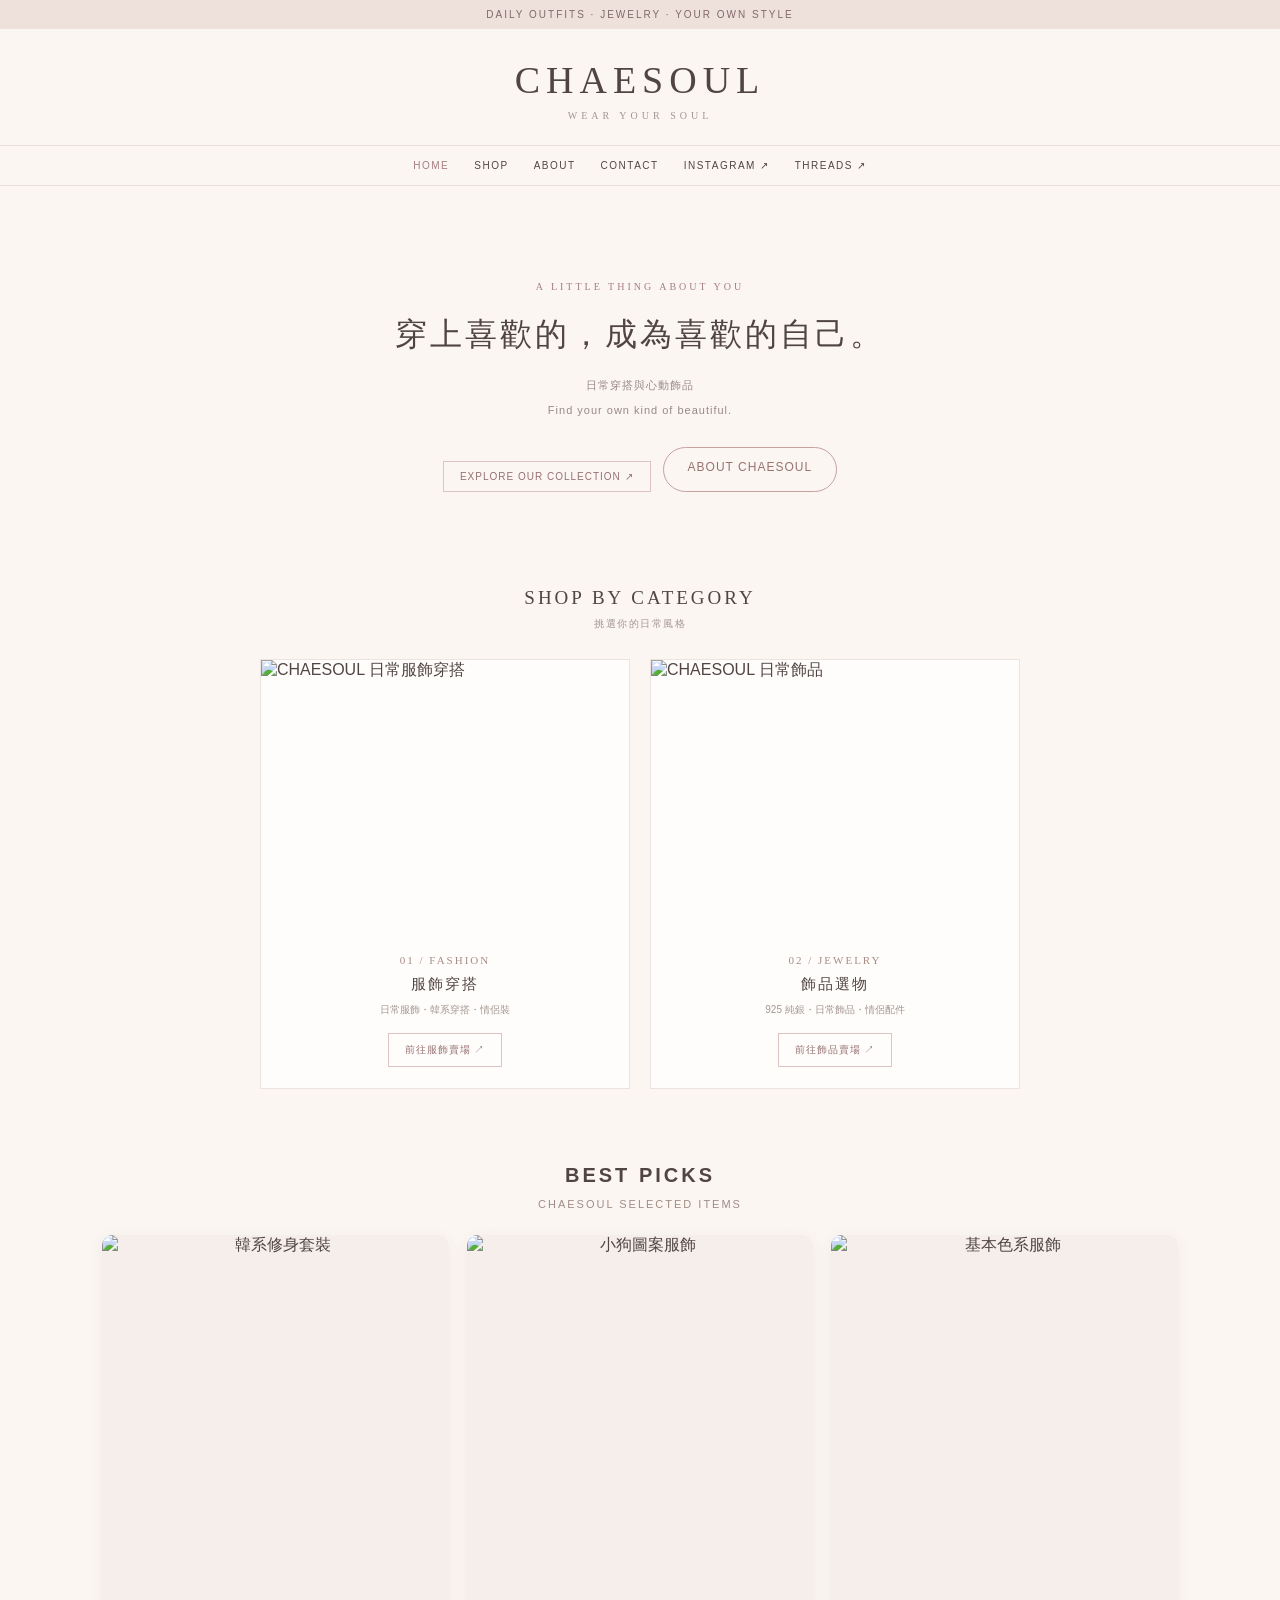
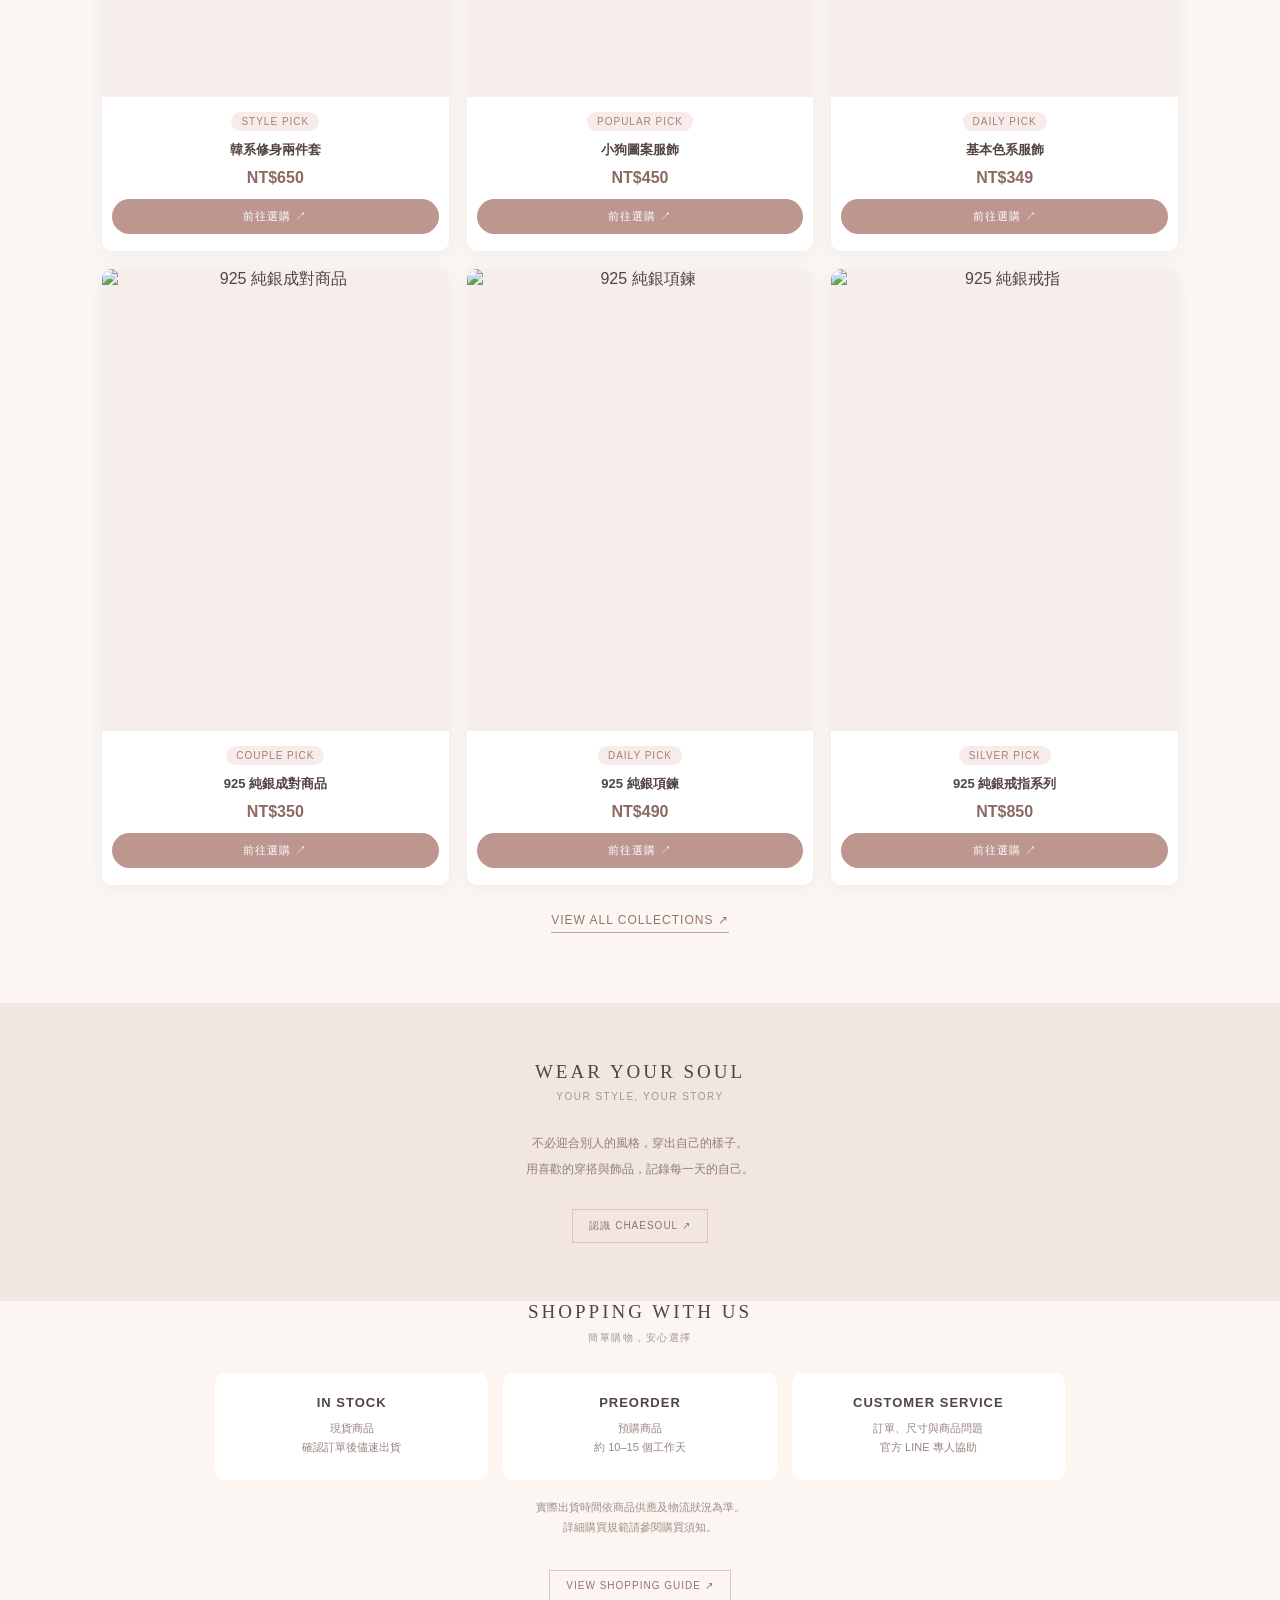
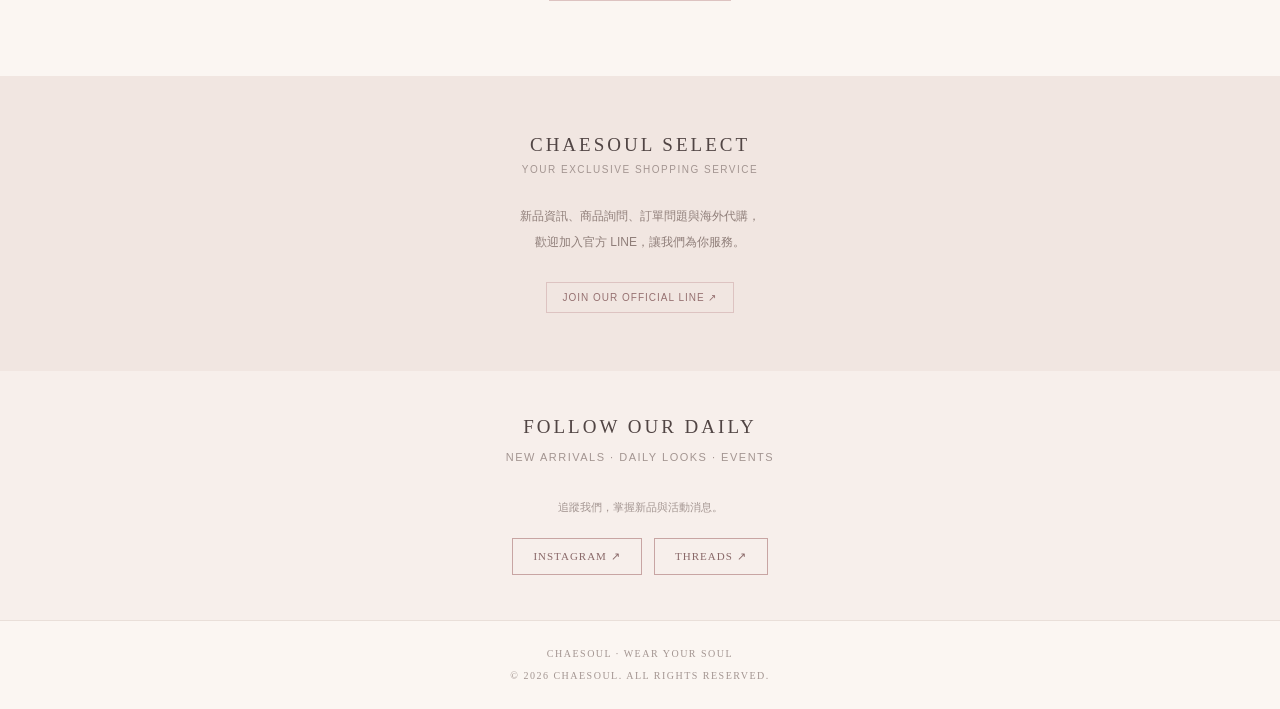
==== commit 2a0f2a4a: "Update index.html" ====
--- a/index.html
+++ b/index.html
@@ -8,6 +8,236 @@
   <meta name="description" content="CHAESOUL SELECT｜日常服飾、情侶穿搭、質感飾品與海外代購。">
   <title>HOME | CHAESOUL</title>
   <link rel="stylesheet" href="style.css">
+
+  <style>
+    /* 首頁專屬樣式 */
+
+    .hero {
+      padding: 95px 20px;
+    }
+
+    .hero-label {
+      letter-spacing: 3px;
+    }
+
+    .hero h2 {
+      line-height: 1.7;
+    }
+
+    .hero-actions {
+      display: flex;
+      justify-content: center;
+      flex-wrap: wrap;
+      gap: 12px;
+      margin-top: 25px;
+    }
+
+    .hero-secondary {
+      display: inline-block;
+      text-decoration: none;
+      color: #98736d;
+      border: 1px solid #c6a39c;
+      padding: 12px 24px;
+      border-radius: 30px;
+      font-size: 12px;
+      letter-spacing: 1px;
+      transition: .25s;
+    }
+
+    .hero-secondary:hover {
+      background: #f5e9e5;
+    }
+
+    .home-section {
+      max-width: 1120px;
+      margin: 0 auto 75px;
+      padding: 0 22px;
+    }
+
+    .category-number {
+      color: #a98b83;
+      font-size: 11px;
+      letter-spacing: 2px;
+      margin-bottom: 8px;
+    }
+
+    .category-card img {
+      width: 100%;
+      aspect-ratio: 4 / 3;
+      object-fit: cover;
+      display: block;
+    }
+
+    .picks-heading {
+      text-align: center;
+      margin: 50px 0 25px;
+    }
+
+    .picks-heading h2 {
+      font-size: 20px;
+      letter-spacing: 3px;
+      margin-bottom: 8px;
+    }
+
+    .picks-heading p {
+      color: #a18d86;
+      font-size: 11px;
+      letter-spacing: 2px;
+    }
+
+    .home-products {
+      display: grid;
+      grid-template-columns: repeat(3, minmax(0, 1fr));
+      gap: 18px;
+    }
+
+    .home-product {
+      background: #fff;
+      border-radius: 10px;
+      overflow: hidden;
+      box-shadow: 0 3px 16px rgba(100, 70, 60, .06);
+      text-align: center;
+      display: flex;
+      flex-direction: column;
+    }
+
+    .home-product img {
+      width: 100%;
+      aspect-ratio: 3 / 4;
+      object-fit: cover;
+      display: block;
+      background: #f5eeea;
+    }
+
+    .home-product-info {
+      padding: 15px 10px 17px;
+      display: flex;
+      flex-direction: column;
+      flex: 1;
+      align-items: center;
+    }
+
+    .home-product-tag {
+      color: #a77e77;
+      background: #f7ece9;
+      padding: 4px 10px;
+      border-radius: 20px;
+      font-size: 10px;
+      letter-spacing: 1px;
+      margin-bottom: 9px;
+    }
+
+    .home-product h3 {
+      font-size: 13px;
+      color: #51443f;
+      margin: 0 0 8px;
+      line-height: 1.6;
+    }
+
+    .home-product-price {
+      color: #8d6963;
+      font-size: 16px;
+      font-weight: 600;
+      margin: auto 0 12px;
+    }
+
+    .home-product-link {
+      display: block;
+      width: 100%;
+      box-sizing: border-box;
+      background: #bd9690;
+      color: #fff;
+      text-decoration: none;
+      border-radius: 25px;
+      padding: 10px 5px;
+      font-size: 11px;
+      letter-spacing: 1px;
+      transition: .25s;
+    }
+
+    .home-product-link:hover {
+      background: #98716c;
+    }
+
+    .all-products {
+      text-align: center;
+      margin-top: 25px;
+    }
+
+    .all-products a {
+      color: #98736d;
+      text-decoration: none;
+      font-size: 12px;
+      letter-spacing: 1px;
+      border-bottom: 1px solid #c6a39c;
+      padding-bottom: 5px;
+    }
+
+    .service-grid {
+      display: grid;
+      grid-template-columns: repeat(3, 1fr);
+      gap: 15px;
+      max-width: 850px;
+      margin: 0 auto;
+    }
+
+    .service-item {
+      background: #fff;
+      border-radius: 10px;
+      padding: 22px 12px;
+      text-align: center;
+    }
+
+    .service-item h3 {
+      font-size: 13px;
+      letter-spacing: 1px;
+      margin: 0 0 9px;
+    }
+
+    .service-item p {
+      color: #96847e;
+      font-size: 11px;
+      line-height: 1.8;
+      margin: 0;
+    }
+
+    .social {
+      padding: 45px 20px;
+    }
+
+    @media (max-width: 650px) {
+      .hero {
+        padding: 75px 18px;
+      }
+
+      .home-section {
+        padding: 0 15px;
+        margin-bottom: 55px;
+      }
+
+      .home-products {
+        grid-template-columns: repeat(2, minmax(0, 1fr));
+        gap: 12px;
+      }
+
+      .home-product-info {
+        padding: 12px 8px 14px;
+      }
+
+      .home-product h3 {
+        font-size: 12px;
+      }
+
+      .service-grid {
+        grid-template-columns: 1fr;
+        gap: 10px;
+      }
+
+      .hero-actions {
+        gap: 9px;
+      }
+    }
+  </style>
 </head>
 
 <body>
@@ -34,19 +264,32 @@
 
   <!-- 品牌主視覺 -->
   <section class="hero">
+
     <div class="hero-label">A LITTLE THING ABOUT YOU</div>
+
     <h2>穿上喜歡的，成為喜歡的自己。</h2>
+
     <p>
       日常穿搭與心動飾品<br>
       Find your own kind of beautiful.
     </p>
-    <a class="outline-link" href="shop.html">
-      EXPLORE OUR COLLECTION ↗
-    </a>
+
+    <div class="hero-actions">
+      <a class="outline-link" href="shop.html">
+        EXPLORE OUR COLLECTION ↗
+      </a>
+
+      <a class="hero-secondary" href="about.html">
+        ABOUT CHAESOUL
+      </a>
+    </div>
+
   </section>
 
+
   <!-- 商品分類 -->
-  <section class="section">
+  <section class="home-section">
+
     <div class="section-heading">
       <h2>SHOP BY CATEGORY</h2>
       <p>挑選你的日常風格</p>
@@ -54,19 +297,22 @@
 
     <div class="categories">
 
+      <!-- 服飾 -->
       <article class="category-card">
+
         <a href="shop.html#fashion">
           <img
-            class="carousel-image active"
-            style="display:block"
             src="https://images.unsplash.com/photo-1483985988355-763728e1935b?auto=format&fit=crop&w=900&q=85"
-            alt="日常服飾穿搭">
+            alt="CHAESOUL 日常服飾穿搭">
         </a>
 
         <div class="category-info">
           <div class="category-number">01 / FASHION</div>
+
           <h3>服飾穿搭</h3>
-          <p>日常服飾・情侶裝</p>
+
+          <p>日常服飾・韓系穿搭・情侶裝</p>
+
           <a class="shop-link"
              href="https://myship.7-11.com.tw/general/detail/GM2608184838597"
              target="_blank"
@@ -74,21 +320,26 @@
             前往服飾賣場 ↗
           </a>
         </div>
-      </article>
-
+
+      </article>
+
+
+      <!-- 飾品 -->
       <article class="category-card">
+
         <a href="shop.html#jewelry">
           <img
-            class="carousel-image active"
-            style="display:block"
             src="https://images.unsplash.com/photo-1611652022419-a9419f74343d?auto=format&fit=crop&w=900&q=85"
-            alt="日常飾品">
+            alt="CHAESOUL 日常飾品">
         </a>
 
         <div class="category-info">
           <div class="category-number">02 / JEWELRY</div>
+
           <h3>飾品選物</h3>
-          <p>925 純銀・日常飾品</p>
+
+          <p>925 純銀・日常飾品・情侶配件</p>
+
           <a class="shop-link"
              href="https://myship.7-11.com.tw/general/detail/GM2605078930506"
              target="_blank"
@@ -96,13 +347,155 @@
             前往飾品賣場 ↗
           </a>
         </div>
-      </article>
-
-    </div>
+
+      </article>
+
+    </div>
+
   </section>
+
+
+  <!-- 主打商品 -->
+  <section class="home-section">
+
+    <div class="picks-heading">
+      <h2>BEST PICKS</h2>
+      <p>CHAESOUL SELECTED ITEMS</p>
+    </div>
+
+    <div class="home-products">
+
+      <!-- 服飾 1 -->
+      <article class="home-product">
+        <img
+          src="https://images.unsplash.com/photo-1539109136881-3be0616acf4b?auto=format&fit=crop&w=700&q=85"
+          alt="韓系修身套裝">
+
+        <div class="home-product-info">
+          <span class="home-product-tag">STYLE PICK</span>
+          <h3>韓系修身兩件套</h3>
+          <p class="home-product-price">NT$650</p>
+
+          <a class="home-product-link"
+             href="https://myship.7-11.com.tw/general/detail/GM2608184838597"
+             target="_blank" rel="noopener noreferrer">
+            前往選購 ↗
+          </a>
+        </div>
+      </article>
+
+
+      <!-- 服飾 2 -->
+      <article class="home-product">
+        <img
+          src="https://images.unsplash.com/photo-1551488831-00ddcb6c6bd3?auto=format&fit=crop&w=700&q=85"
+          alt="小狗圖案服飾">
+
+        <div class="home-product-info">
+          <span class="home-product-tag">POPULAR PICK</span>
+          <h3>小狗圖案服飾</h3>
+          <p class="home-product-price">NT$450</p>
+
+          <a class="home-product-link"
+             href="https://myship.7-11.com.tw/general/detail/GM2608184838597"
+             target="_blank" rel="noopener noreferrer">
+            前往選購 ↗
+          </a>
+        </div>
+      </article>
+
+
+      <!-- 服飾 3 -->
+      <article class="home-product">
+        <img
+          src="https://images.unsplash.com/photo-1529139574466-a303027c1d8b?auto=format&fit=crop&w=700&q=85"
+          alt="基本色系服飾">
+
+        <div class="home-product-info">
+          <span class="home-product-tag">DAILY PICK</span>
+          <h3>基本色系服飾</h3>
+          <p class="home-product-price">NT$349</p>
+
+          <a class="home-product-link"
+             href="https://myship.7-11.com.tw/general/detail/GM2608184838597"
+             target="_blank" rel="noopener noreferrer">
+            前往選購 ↗
+          </a>
+        </div>
+      </article>
+
+
+      <!-- 飾品 1 -->
+      <article class="home-product">
+        <img
+          src="https://images.unsplash.com/photo-1603561591411-07134e71a2a9?auto=format&fit=crop&w=700&q=85"
+          alt="925 純銀成對商品">
+
+        <div class="home-product-info">
+          <span class="home-product-tag">COUPLE PICK</span>
+          <h3>925 純銀成對商品</h3>
+          <p class="home-product-price">NT$350</p>
+
+          <a class="home-product-link"
+             href="https://myship.7-11.com.tw/general/detail/GM2605078930506"
+             target="_blank" rel="noopener noreferrer">
+            前往選購 ↗
+          </a>
+        </div>
+      </article>
+
+
+      <!-- 飾品 2 -->
+      <article class="home-product">
+        <img
+          src="https://images.unsplash.com/photo-1599643478518-a784e5dc4c8f?auto=format&fit=crop&w=700&q=85"
+          alt="925 純銀項鍊">
+
+        <div class="home-product-info">
+          <span class="home-product-tag">DAILY PICK</span>
+          <h3>925 純銀項鍊</h3>
+          <p class="home-product-price">NT$490</p>
+
+          <a class="home-product-link"
+             href="https://myship.7-11.com.tw/general/detail/GM2605078930506"
+             target="_blank" rel="noopener noreferrer">
+            前往選購 ↗
+          </a>
+        </div>
+      </article>
+
+
+      <!-- 飾品 3 -->
+      <article class="home-product">
+        <img
+          src="https://images.unsplash.com/photo-1605100804763-247f67b3557e?auto=format&fit=crop&w=700&q=85"
+          alt="925 純銀戒指">
+
+        <div class="home-product-info">
+          <span class="home-product-tag">SILVER PICK</span>
+          <h3>925 純銀戒指系列</h3>
+          <p class="home-product-price">NT$850</p>
+
+          <a class="home-product-link"
+             href="https://myship.7-11.com.tw/general/detail/GM2605078930506"
+             target="_blank" rel="noopener noreferrer">
+            前往選購 ↗
+          </a>
+        </div>
+      </article>
+
+    </div>
+
+    <div class="all-products">
+      <a href="shop.html">VIEW ALL COLLECTIONS ↗</a>
+    </div>
+
+  </section>
+
 
   <!-- 品牌理念 -->
   <section class="soft-section">
+
     <div class="section-heading">
       <h2>WEAR YOUR SOUL</h2>
       <p>YOUR STYLE, YOUR STORY</p>
@@ -116,10 +509,54 @@
     <a class="outline-link" href="about.html">
       認識 CHAESOUL ↗
     </a>
+
   </section>
 
-  <!-- 官方 LINE 導流 -->
+
+  <!-- 購物服務 -->
+  <section class="home-section">
+
+    <div class="section-heading">
+      <h2>SHOPPING WITH US</h2>
+      <p>簡單購物，安心選擇</p>
+    </div>
+
+    <div class="service-grid">
+
+      <div class="service-item">
+        <h3>IN STOCK</h3>
+        <p>現貨商品<br>確認訂單後儘速出貨</p>
+      </div>
+
+      <div class="service-item">
+        <h3>PREORDER</h3>
+        <p>預購商品<br>約 10–15 個工作天</p>
+      </div>
+
+      <div class="service-item">
+        <h3>CUSTOMER SERVICE</h3>
+        <p>訂單、尺寸與商品問題<br>官方 LINE 專人協助</p>
+      </div>
+
+    </div>
+
+    <p style="text-align:center;color:#a18d86;font-size:11px;line-height:1.8;margin-top:18px">
+      實際出貨時間依商品供應及物流狀況為準。<br>
+      詳細購買規範請參閱購買須知。
+    </p>
+
+    <div style="text-align:center;margin-top:18px">
+      <a class="outline-link" href="contact.html">
+        VIEW SHOPPING GUIDE ↗
+      </a>
+    </div>
+
+  </section>
+
+
+  <!-- 官方 LINE -->
   <section class="soft-section">
+
     <div class="section-heading">
       <h2>CHAESOUL SELECT</h2>
       <p>YOUR EXCLUSIVE SHOPPING SERVICE</p>
@@ -136,10 +573,13 @@
        rel="noopener noreferrer">
       JOIN OUR OFFICIAL LINE ↗
     </a>
+
   </section>
+
 
   <!-- 社群平台 -->
   <section class="social">
+
     <div class="section-heading">
       <h2>FOLLOW OUR DAILY</h2>
       <p>NEW ARRIVALS · DAILY LOOKS · EVENTS</p>
@@ -160,6 +600,7 @@
        rel="noopener noreferrer">
       THREADS ↗
     </a>
+
   </section>
 
 </main>
